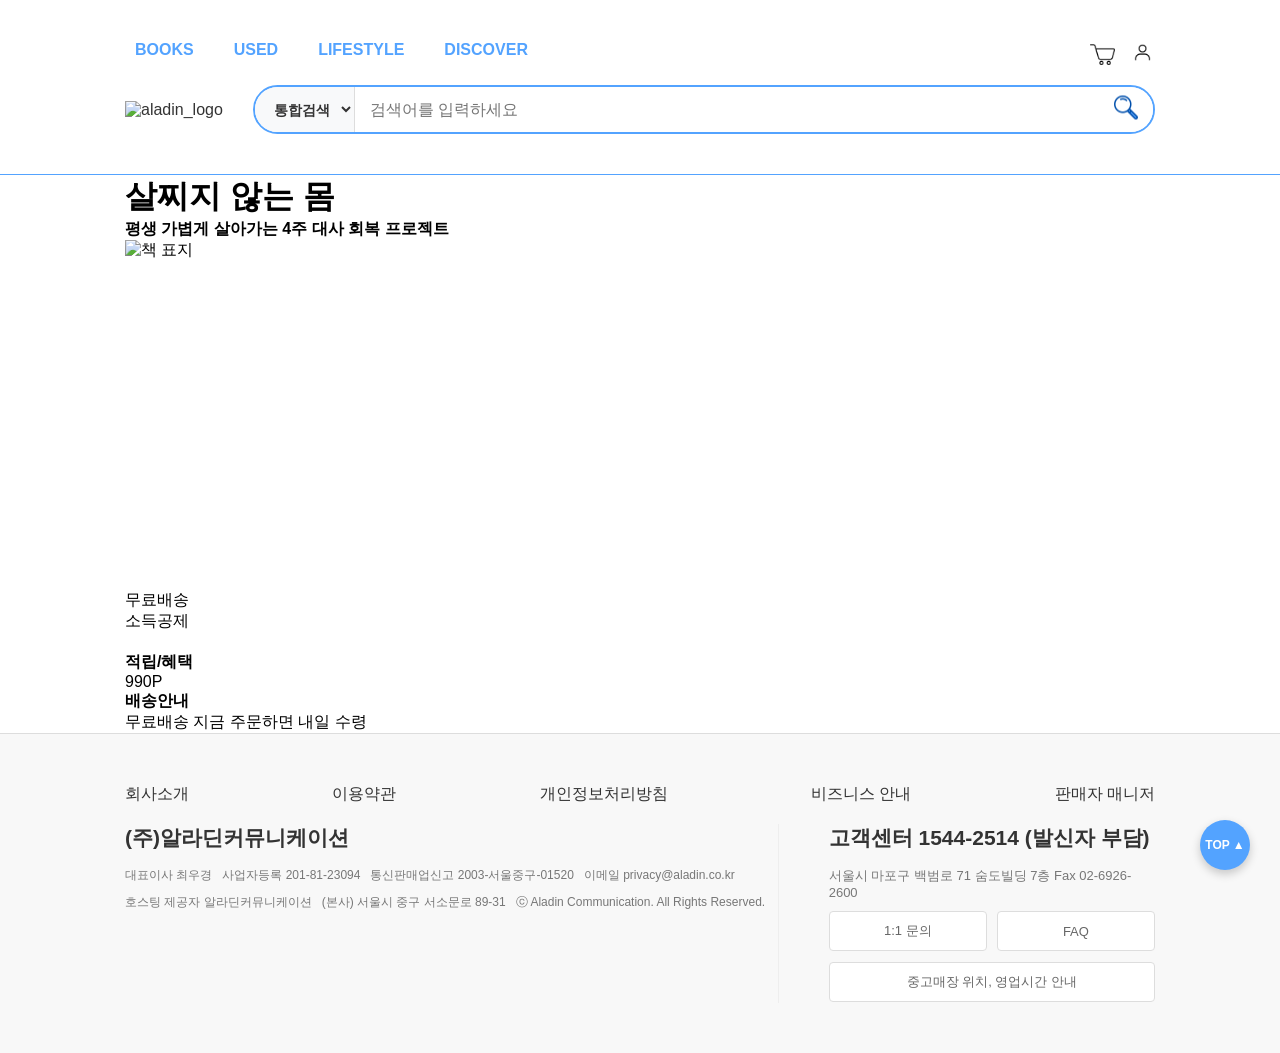
==== sub_1.html @ 331ee4ca "20260325" ====
<!DOCTYPE html>
<html lang="ko">

<head>
    <meta charset="UTF-8">
    <meta name="viewport" content="width=device-width, initial-scale=1.0">
    <title>살찌지 않는 몸 | 우창윤 | 알라딘 중고서점</title>

    <link rel="icon" href="https://image.aladin.co.kr/img/home/aladin.ico" type="image/x-icon">

    <link rel="stylesheet" href="./css/reset.css">
    <link rel="stylesheet" href="./css/sub_1.css">
</head>

<body>
    <header>
        <div class="container">
            <div class="top-bar">

                <nav>
                    <ul>
                        <li>
                            <a href="#">BOOKS</a>
                            <ul class="sub-menu">
                                <li><a href="#">소설/시/희곡</a></li>
                                <li><a href="#">에세이</a></li>
                                <li><a href="#">인문학</a></li>
                                <li><a href="#">자기계발</a></li>
                                <li><a href="#">경제경영</a></li>
                                <li><a href="#">만화</a></li>
                                <li><a href="#">전자책</a></li>
                                <li><a href="#">외국도서</a></li>
                            </ul>
                        </li>
                        <li>
                            <a href="#">USED</a>
                            <ul class="sub-menu">
                                <li><a href="#">온라인 중고샵</a></li>
                                <li><a href="#">알라딘 중고매장</a></li>
                                <li><a href="#">알라딘 우주점</a></li>
                                <li><a href="#">내 책 팔기</a></li>
                            </ul>
                        </li>
                        <li>
                            <a href="#">LIFESTYLE</a>
                            <ul class="sub-menu">
                                <li><a href="#">알라딘 굿즈</a></li>
                                <li><a href="#">문구/오피스</a></li>
                                <li><a href="#">리빙/데코</a></li>
                                <li><a href="#">디지털/가전</a></li>
                            </ul>
                        </li>
                        <li>
                            <a href="#">DISCOVER</a>
                            <ul class="sub-menu">
                                <li><a href="#">편집자 추천</a></li>
                                <li><a href="#">월간 테마</a></li>
                                <li><a href="#">북플</a></li>
                                <li><a href="#">이벤트</a></li>
                            </ul>
                        </li>
                    </ul>
                </nav>
                <div id="login">
                    <ul>
                        <li><a href="#"><img src="./img/free-icon-trolley-4296929.png" alt="shopping"></a></li>
                        <li><a href="#"><img src="./img/free-icon-person-2815428.png" alt="login"></a></li>
                    </ul>
                </div>
            </div>
            <div class="bottom-bar">
                <div id="logo">
                    <a href="./index.html"><img src="//image.aladin.co.kr/img/header/2023/aladin_logo.jpg"
                            alt="aladin_logo"></a>
                </div>
                <div class="search-box">
                    <select class="search-category">
                        <option value="all">통합검색</option>
                        <option value="book">국내도서</option>
                        <option value="foreign">외국도서</option>
                        <option value="used">중고서적</option>
                        <option value="goods">알라딘굿즈</option>
                    </select>
                    <input type="text" placeholder="검색어를 입력하세요">
                    <button type="button" class="search-btn"><img src="./img/free-icon-magnifying-glass-5272056.png"
                            alt=""></button>
                </div>
            </div>
        </div>
    </header>


    <main>
        <div class="container">
            <div id="main_title">
                <h1>살찌지 않는 몸</h1>
            </div>
            <div id="sub_title">
                <h4>평생 가볍게 살아가는 4주 대사 회복 프로젝트</h4>
            </div>
            <div id="authors"></div>
            <div id="datetime"></div>
        </div>
        <div class="container">
            <div id="thumnail">
                <div class="book-container">
                    <div class="book-inner">
                        <div class="book-front">
                            <img id="book_thumbnail" src="https://image.aladin.co.kr/product/38758/47/cover500/8901299534_2.jpg" alt="책 표지">
                        </div>
                        <div class="book-side">
                            <img src="https://image.aladin.co.kr/product/38758/47/spineflip/S372135756_d.jpg" alt="">
                        </div>
                        <div class="book-back">
                            <img src="https://image.aladin.co.kr/product/38758/47/letslook/S372135756_b.jpg" alt="">
                        </div>
                    </div>
                </div>
            </div>
            <div class="tag">
                <div>무료배송</div>
                <div>소득공제</div>
            </div>
            <div class="container price-container">
                <span id="actual_price" class="sale-price"></span>
                <span id="base_price" class="original-price"></span>
            </div>
            <div id="mileage">
                <h4>적립/혜택</h4>
                <span>990P</span>
            </div>
            <div id="shipping_info">
                <h4>배송안내</h4>
                <span>무료배송</span>
                <span>지금 주문하면 내일 수령</span>
            </div>
        </div>
        <div class="container">
            <div id="select"></div>
            <div id="card_review"></div>
            <div id="introduce"></div>
            <div id="contents"></div>
            <div id="in_books"></div>
            <div id="author_info"></div>
            <div id="publisher_info"></div>
        </div>
        <div id="main"></div>
        <div id="review"></div>
    </main>


    <a href="#" class="btn-top">TOP ▲</a>


    <footer>
        <nav>
            <ul>
                <li><a href="#">회사소개</a></li>
                <li><a href="#">이용약관</a></li>
                <li><a href="#">개인정보처리방침</a></li>
                <li><a href="#">비즈니스 안내</a></li>
                <li><a href="#">판매자 매니저</a></li>
            </ul>
        </nav>

        <div class="container footer-wrapper">
            <div id="info">
                <h2>(주)알라딘커뮤니케이션</h2>
                <ul>
                    <li>대표이사 최우경</li>
                    <li>사업자등록 201-81-23094</li>
                    <li>통신판매업신고 2003-서울중구-01520</li>
                    <li>이메일 privacy@aladin.co.kr</li>
                    <li>호스팅 제공자 알라딘커뮤니케이션</li>
                    <li>(본사) 서울시 중구 서소문로 89-31</li>
                    <li>ⓒ Aladin Communication. All Rights Reserved.</li>
                </ul>
            </div>
            <div id="contact">
                <h2>고객센터 1544-2514 (발신자 부담)</h2>
                <ul>
                    <li>서울시 마포구 백범로 71 숨도빌딩 7층 Fax 02-6926-2600</li>
                    <li><a href="#">1:1 문의</a></li>
                    <li><a href="#">FAQ</a></li>
                    <li><a href="#">중고매장 위치, 영업시간 안내</a></li>
                </ul>
            </div>
        </div>
    </footer>


    <script src="./js/sub_1.js"></script>

</body>





</html>
---- css/sub_1.css ----
@charset "utf-8";

.container {
    width: 1030px;
    margin: 0 auto;
    overflow: visible;
}


/* header */
header {
    width: 100%;
    height: 175px;
    border-bottom: 1px solid #53a3ff;
    }

header .container {
    display: flex;
    flex-direction: column; 
    justify-content: center;
    height: 100%;
    overflow: visible;
}



header .top-bar {  
    display: flex;
    justify-content: space-between; /* 오른쪽 정렬 */
    align-items: center;       /* 로그인과 메뉴의 세로 중앙 맞춤 */
    gap: 20px;                 /* 로그인과 메뉴 사이의 간격 */
    margin-bottom: 25px;       /* 로고/검색창과의 사이 간격 */

}

#login {
    width: 200px; /* 적절한 너비 설정 */
    height: 20px;  
}

#login ul {
    display: flex;       /* 가로 정렬 */
    gap: 15px;           /* 아이콘 사이의 간격 */
    align-items: center; /* 세로 중앙 정렬 */
    justify-content: flex-end;
}

#login img {
    width: 25px;  /* 원하는 가로 너비 */
    height: 25px; /* 원하는 세로 높이 */
    object-fit: contain; /* 이미지가 찌그러지지 않게 비율 유지 */
    vertical-align: middle; /* 텍스트와 줄을 맞출 때 유용 */
    
}


header nav {
    height: auto; 
}

header nav ul {
    display: flex; 
    gap: 20px; /* 메뉴 글자들 사이 간격 */
    
}

header nav ul li {
    position: relative;
}

header nav ul li a {
    font-weight: bold;
    font-size: 16px;
    color: #53a3ff;
    padding: 10px;
    border-radius: 20px;
}

header nav ul li a:hover {
    color: #fff;
    background-color: #53a3ff;   
}



/* 1. 서브 메뉴 박스 설정 */
.sub-menu {
    position: absolute;
    top: 100%;
    left: 50%;
    transform: translateX(-50%) translateY(10px);
    background: #fff;
    width: 140px; 
    
    /* 중요: 부모의 flex 성질이 영향을 주지 않도록 설정 */
    display: block !important; 
    flex-direction: column; 
    
    box-shadow: 0 10px 20px rgba(0,0,0,0.1);
    border-radius: 8px;
    padding: 10px 0;
    opacity: 0;
    visibility: hidden;
    transition: all 0.3s ease;
    z-index: 1000;
}

.sub-menu li {
    width: 100%; /* 부모 폭에 꽉 차게 */
    display: block; /* 한 줄에 하나씩 쌓이도록 */
}

/* 마우스 호버 시 출력 */
nav > ul > li:hover .sub-menu {
    opacity: 1;
    visibility: visible;
    transform: translateX(-50%) translateY(0);
}

.sub-menu li a {
    display: block;
    padding: 12px 15px; /* 세로 간격을 넉넉히 주면 더 보기 좋습니다 */
    font-size: 14px;
    color: #555;
    text-align: center; /* 텍스트 중앙 정렬 */
    
    /* 글자가 길어질 경우 두 줄로 자연스럽게 넘어가게 함 */
    white-space: normal; 
    word-break: keep-all; 
    line-height: 1.4;
    
    transition: 0.2s;
}


.sub-menu li a:hover {
    background: #f8f9fa;
    color: #53a3ff; /* 포인트 컬러로 변경 */
    padding-left: 15px; /* 변경: 세로형일 때는 좌측 밀림보다 색상 변화가 더 깔끔합니다 */
    font-weight: bold;
}


header .bottom-bar {
    display: flex;
    align-items: center; /* 로고와 검색창 높이 중앙 맞춤 */
    gap: 30px;           /* 로고와 검색창 사이 간격 */
}

#logo {
    flex-shrink: 0;      /* 로고 크기가 줄어들지 않게 고정 */
}

/* 검색창 바구니 (부모) */
.search-box {
    position: relative;
    flex-grow: 1;
    display: flex; /* 내부 요소들을 가로로 나열 */
    align-items: center;
    border: 2px solid #53a3ff; /* 알라딘 포인트 컬러 */
    border-radius: 25px;       /* 전체를 둥글게 */
    overflow: hidden;          /* 내부 자식들이 튀어나가지 않게 */
    background-color: #fff;
}

/* 카테고리 선택 박스 스타일 */
.search-category {
    width: 100px;
    height: 45px;
    padding-left: 15px;
    border: none;              /* 기존 테두리 제거 */
    background-color: #f8f9fa; /* 배경색으로 구분감 주기 */
    font-size: 14px;
    font-weight: bold;
    color: #333;
    outline: none;
    cursor: pointer;
    border-right: 1px solid #ddd; /* 입력창과의 경계선 */
}

header input[type="text"] {
    flex-grow: 1;              /* 남은 공간 다 차지 */
    height: 45px;
    padding: 0 50px 0 15px;    /* 돋보기 자리를 위해 오른쪽 패딩 유지 */
    border: none;              /* 중복 테두리 제거 */
    outline: none;
    font-size: 16px;
}

/* 돋보기 버튼 스타일 */
.search-btn {
    position: absolute;
    right: 15px;        
    top: 50%;
    transform: translateY(-50%); 
    background: none;
    border: none;
    cursor: pointer;
    font-size: 20px;     
    color: #53a3ff;     
}

/* ------------------------------------------------------------------------------------------------------ */



.price-container {
    display: flex;
    align-items: center;
    gap: 10px; /* 숫자 사이 간격 */
    margin-top: 20px;
}

.original-price {
    text-decoration: line-through; /* 취소선 */
    color: #999;
}

.sale-price {
    font-size: 24px;
    font-weight: regular;
    color: #ff448b; /* 강조 빨간색 */
}





/* 1. 책의 두께 정의 (변수로 관리하면 편리합니다) */
:root {
    --book-thickness: 30px; /* 책의 두께 */
}

.book-inner {
    position: relative;
    width: 250px;
    height: 350px;
    transform-style: preserve-3d;
    transition: transform 0.8s ease;
    /* 회전축을 왼쪽 끝(책등)으로 고정 */
    transform-origin: left center; 
}

/* 2. 앞면: 두께의 절반만큼 앞으로 밀기 */
.book-front {
    position: absolute;
    width: 100%;
    height: 100%;
    z-index: 2;
    /* 앞면을 Z축으로 살짝 띄워야 옆면과 만납니다 */
    transform: translateZ(calc(var(--book-thickness) / 2));
}

/* 3. 옆면 (책등): 90도 돌려서 왼쪽 끝에 배치 */
.book-side {
    position: absolute;
    width: var(--book-thickness); /* 책의 두께만큼 너비 설정 */
    height: 100%;
    left: calc(var(--book-thickness) / -2); /* 두께의 절반만큼 왼쪽으로 */
    z-index: 1;
    /* Y축으로 -90도 돌려야 앞면과 수직이 됩니다 */
    transform: rotateY(-90deg);
}

.book-side img {
    width: 100%;
    height: 100%;
    object-fit: cover; /* 이미지가 영역에 꽉 차게 */
}

/* 4. 마우스 호버 시: 약간 비스듬히 돌려야 옆면이 보입니다 */
.book-container:hover .book-inner {
    /* -180도로 완전히 돌리기 전에 -20도 정도에서 옆면을 확인해보세요 */
    transform: rotateY(-45deg); /* 테스트용: 45도만 돌려보세요 */
}








/* ---------------------------------------------------------------------------------------------------------- */

.btn-top {
    position: fixed;    /* 브라우저 화면에 고정 */
    bottom: 30px;       /* 하단에서 30px 띄움 */
    right: 30px;        /* 우측에서 30px 띄움 */
    z-index: 9999;      /* 다른 요소보다 항상 위에 있도록 설정 */
    
    /* 디자인 스타일 */
    width: 50px;
    height: 50px;
    background-color: #53a3ff; /* 알라딘 포인트 컬러 */
    color: #fff;
    border-radius: 50%; /* 동그란 모양 */
    
    /* 중앙 정렬 */
    display: flex;
    justify-content: center;
    align-items: center;
    
    font-size: 12px;
    font-weight: bold;
    text-decoration: none;
    box-shadow: 0 4px 10px rgba(0,0,0,0.2);
    transition: all 0.3s ease;
}

/* 마우스 호버 시 효과 */
.btn-top:hover {
    background-color: #333;
    transform: translateY(-5px);
}






/* footer */
footer {
    width: 100%;
    background-color: #f8f8f8;
    padding: 50px 0;
    border-top: 1px solid #ddd;
}



footer nav {
    height: 20px;
    margin: 0 auto;
}

footer nav ul {
    display: flex;
    align-items: center;
    justify-content: space-between;
    width: 1030px;
    margin: 0 auto;
}

.footer-wrapper {
    display: flex;
    justify-content: space-between; 
    align-items: flex-start;        
}

#info {
    flex: 2;
    margin-top: 20px;
}

#info h2 {
    margin-bottom: 15px;
    font-size: 21px;
    color: #333;
}

footer #info ul {
    display: flex;
    flex-wrap: wrap; 
    gap: 10px;
}

footer #info ul li {
    font-size: 12px;
    color: #777;
    white-space: nowrap;
}

/* 2. 고객센터 정보 (#contact) 정렬 */
#contact {
    flex: 1; 
    padding-left: 50px;
    border-left: 1px solid #eee;
    margin-top: 20px;
}

#contact h2 {
    margin-bottom: 15px;
    font-size: 21px;
    color: #333;
}

#contact ul {
    display: flex;
    gap: 10px;       
    margin-top: 15px;
    flex-wrap: wrap;
}

#contact ul li {
    font-size: 13px;
    margin-bottom: 1px;
    color: #777;
    width: calc(50% - 5px);
}

#contact ul li:nth-child(1) {
    width: 100%;
}
#contact ul li:nth-child(4) {
    width: 100%;
}

#contact ul li a {
    font-size: 13px;
    color: #666;
    white-space: nowrap;
    
    width: 100%;
    height: 40px;

    border: 1px solid #ddd; 
    padding: 6px 12px;
    border-radius: 4px;   /* 모서리 살짝 둥글게 */
    
    /* 내부 정렬 */
    display: flex;
    align-items: center;
    justify-content: center;
    
    background-color: #fff;
    transition: all 0.2s ease;
    white-space: nowrap;
}

#contact ul li a:hover {
    background-color: #f0f0f0;
    border-color: #53a3ff; 
    color: #53a3ff;
}
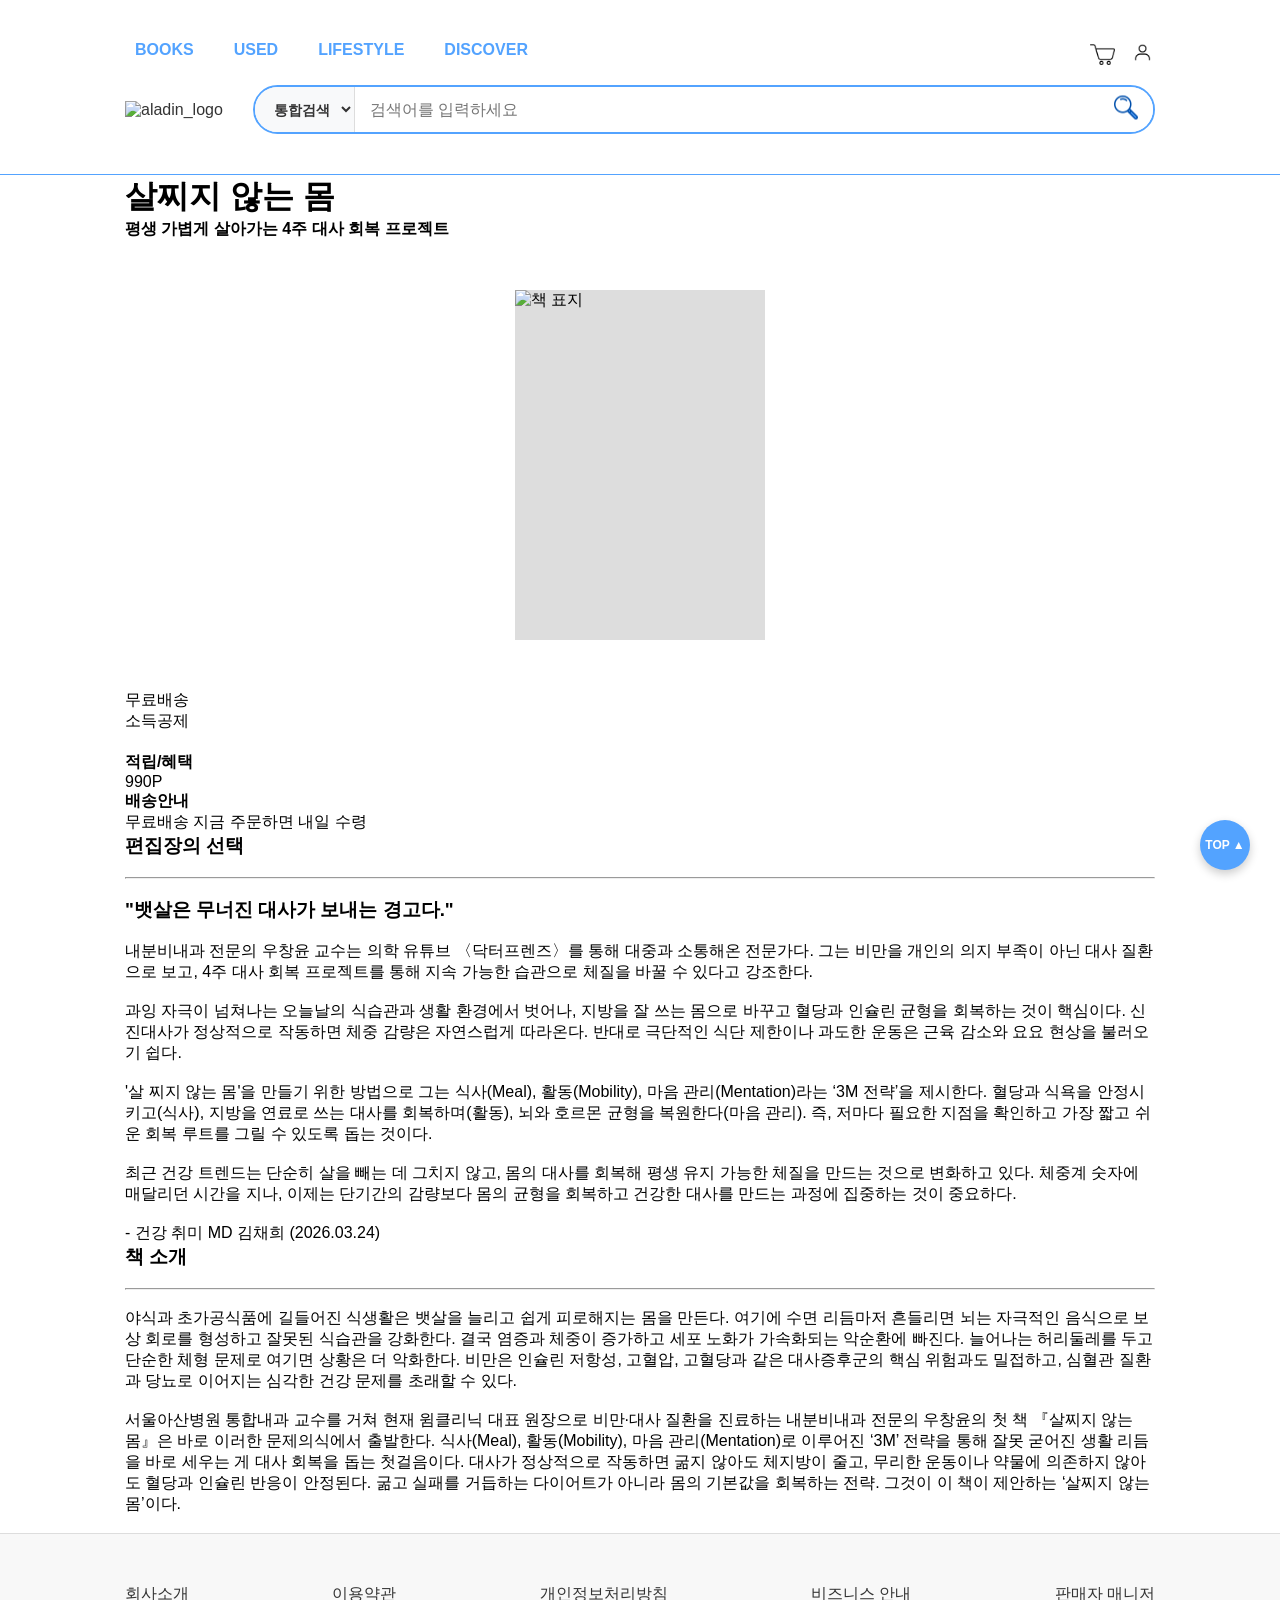
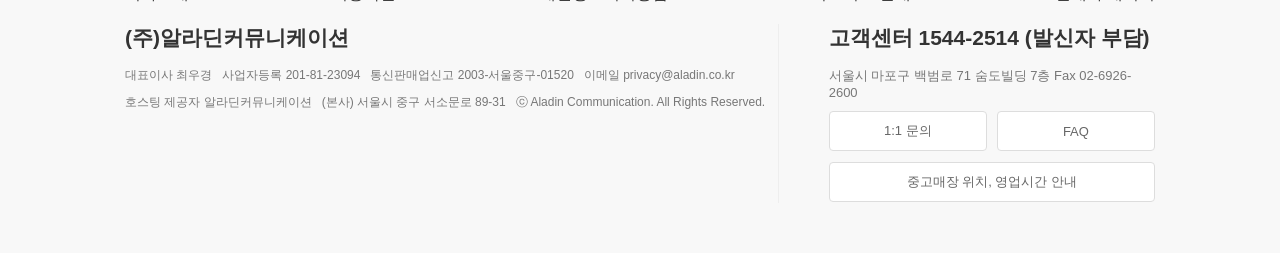
==== commit 64ce963a: "20260326" ====
--- a/sub_1.html
+++ b/sub_1.html
@@ -9,6 +9,7 @@
     <link rel="icon" href="https://image.aladin.co.kr/img/home/aladin.ico" type="image/x-icon">
 
     <link rel="stylesheet" href="./css/reset.css">
+    <link rel="stylesheet" href="./css/common.css">
     <link rel="stylesheet" href="./css/sub_1.css">
 </head>
 
@@ -109,10 +110,10 @@
                             <img id="book_thumbnail" src="https://image.aladin.co.kr/product/38758/47/cover500/8901299534_2.jpg" alt="책 표지">
                         </div>
                         <div class="book-side">
-                            <img src="https://image.aladin.co.kr/product/38758/47/spineflip/S372135756_d.jpg" alt="">
+                            <img src="https://image.aladin.co.kr/product/38758/47/spineflip/S372135756_d.jpg" alt="책등">
                         </div>
                         <div class="book-back">
-                            <img src="https://image.aladin.co.kr/product/38758/47/letslook/S372135756_b.jpg" alt="">
+                            <img src="https://image.aladin.co.kr/product/38758/47/letslook/S372135756_b.jpg" alt="책 뒷표지">
                         </div>
                     </div>
                 </div>
@@ -137,12 +138,12 @@
         </div>
         <div class="container">
             <div id="select"></div>
-            <div id="card_review"></div>
             <div id="introduce"></div>
             <div id="contents"></div>
             <div id="in_books"></div>
             <div id="author_info"></div>
             <div id="publisher_info"></div>
+            <div id="card_review"></div>
         </div>
         <div id="main"></div>
         <div id="review"></div>
--- a/css/common.css
+++ b/css/common.css
@@ -0,0 +1,359 @@
+@charset "utf-8";
+
+.container {
+    width: 1030px;
+    margin: 0 auto;
+    overflow: visible;
+}
+
+
+/* header */
+header {
+    width: 100%;
+    height: 175px;
+    border-bottom: 1px solid #53a3ff;
+    }
+
+header .container {
+    display: flex;
+    flex-direction: column; 
+    justify-content: center;
+    height: 100%;
+    overflow: visible;
+}
+
+
+
+header .top-bar {  
+    display: flex;
+    justify-content: space-between; /* 오른쪽 정렬 */
+    align-items: center;       /* 로그인과 메뉴의 세로 중앙 맞춤 */
+    gap: 20px;                 /* 로그인과 메뉴 사이의 간격 */
+    margin-bottom: 25px;       /* 로고/검색창과의 사이 간격 */
+
+}
+
+#login {
+    width: 200px; /* 적절한 너비 설정 */
+    height: 20px;  
+}
+
+#login ul {
+    display: flex;       /* 가로 정렬 */
+    gap: 15px;           /* 아이콘 사이의 간격 */
+    align-items: center; /* 세로 중앙 정렬 */
+    justify-content: flex-end;
+}
+
+#login img {
+    width: 25px;  /* 원하는 가로 너비 */
+    height: 25px; /* 원하는 세로 높이 */
+    object-fit: contain; /* 이미지가 찌그러지지 않게 비율 유지 */
+    vertical-align: middle; /* 텍스트와 줄을 맞출 때 유용 */
+    
+}
+
+
+header nav {
+    height: auto; 
+}
+
+header nav ul {
+    display: flex; 
+    gap: 20px; /* 메뉴 글자들 사이 간격 */
+    
+}
+
+header nav ul li {
+    position: relative;
+}
+
+header nav ul li a {
+    font-weight: bold;
+    font-size: 16px;
+    color: #53a3ff;
+    padding: 10px;
+    border-radius: 20px;
+}
+
+header nav ul li a:hover {
+    color: #fff;
+    background-color: #53a3ff;   
+}
+
+
+
+/* 1. 서브 메뉴 박스 설정 */
+.sub-menu {
+    position: absolute;
+    top: 100%;
+    left: 50%;
+    transform: translateX(-50%) translateY(10px);
+    background: #fff;
+    width: 140px; 
+    
+    /* 중요: 부모의 flex 성질이 영향을 주지 않도록 설정 */
+    display: block !important; 
+    flex-direction: column; 
+    
+    box-shadow: 0 10px 20px rgba(0,0,0,0.1);
+    border-radius: 8px;
+    padding: 10px 0;
+    opacity: 0;
+    visibility: hidden;
+    transition: all 0.3s ease;
+    z-index: 1000;
+}
+
+.sub-menu li {
+    width: 100%; /* 부모 폭에 꽉 차게 */
+    display: block; /* 한 줄에 하나씩 쌓이도록 */
+}
+
+/* 마우스 호버 시 출력 */
+nav > ul > li:hover .sub-menu {
+    opacity: 1;
+    visibility: visible;
+    transform: translateX(-50%) translateY(0);
+}
+
+.sub-menu li a {
+    display: block;
+    padding: 12px 15px; /* 세로 간격을 넉넉히 주면 더 보기 좋습니다 */
+    font-size: 14px;
+    color: #555;
+    text-align: center; /* 텍스트 중앙 정렬 */
+    
+    /* 글자가 길어질 경우 두 줄로 자연스럽게 넘어가게 함 */
+    white-space: normal; 
+    word-break: keep-all; 
+    line-height: 1.4;
+    
+    transition: 0.2s;
+}
+
+
+.sub-menu li a:hover {
+    background: #f8f9fa;
+    color: #53a3ff; /* 포인트 컬러로 변경 */
+    padding-left: 15px; /* 변경: 세로형일 때는 좌측 밀림보다 색상 변화가 더 깔끔합니다 */
+    font-weight: bold;
+}
+
+
+header .bottom-bar {
+    display: flex;
+    align-items: center; /* 로고와 검색창 높이 중앙 맞춤 */
+    gap: 30px;           /* 로고와 검색창 사이 간격 */
+}
+
+#logo {
+    flex-shrink: 0;      /* 로고 크기가 줄어들지 않게 고정 */
+}
+
+/* 검색창 바구니 (부모) */
+.search-box {
+    position: relative;
+    flex-grow: 1;
+    display: flex; /* 내부 요소들을 가로로 나열 */
+    align-items: center;
+    border: 2px solid #53a3ff; /* 알라딘 포인트 컬러 */
+    border-radius: 25px;       /* 전체를 둥글게 */
+    overflow: hidden;          /* 내부 자식들이 튀어나가지 않게 */
+    background-color: #fff;
+}
+
+/* 카테고리 선택 박스 스타일 */
+.search-category {
+    width: 100px;
+    height: 45px;
+    padding-left: 15px;
+    border: none;              /* 기존 테두리 제거 */
+    background-color: #f8f9fa; /* 배경색으로 구분감 주기 */
+    font-size: 14px;
+    font-weight: bold;
+    color: #333;
+    outline: none;
+    cursor: pointer;
+    border-right: 1px solid #ddd; /* 입력창과의 경계선 */
+}
+
+header input[type="text"] {
+    flex-grow: 1;              /* 남은 공간 다 차지 */
+    height: 45px;
+    padding: 0 50px 0 15px;    /* 돋보기 자리를 위해 오른쪽 패딩 유지 */
+    border: none;              /* 중복 테두리 제거 */
+    outline: none;
+    font-size: 16px;
+}
+
+/* 돋보기 버튼 스타일 */
+.search-btn {
+    position: absolute;
+    right: 15px;        
+    top: 50%;
+    transform: translateY(-50%); 
+    background: none;
+    border: none;
+    cursor: pointer;
+    font-size: 20px;     
+    color: #53a3ff;     
+}
+
+
+
+
+
+
+
+
+.btn-top {
+    position: fixed;    /* 브라우저 화면에 고정 */
+    bottom: 30px;       /* 하단에서 30px 띄움 */
+    right: 30px;        /* 우측에서 30px 띄움 */
+    z-index: 9999;      /* 다른 요소보다 항상 위에 있도록 설정 */
+    
+    /* 디자인 스타일 */
+    width: 50px;
+    height: 50px;
+    background-color: #53a3ff; /* 알라딘 포인트 컬러 */
+    color: #fff;
+    border-radius: 50%; /* 동그란 모양 */
+    
+    /* 중앙 정렬 */
+    display: flex;
+    justify-content: center;
+    align-items: center;
+    
+    font-size: 12px;
+    font-weight: bold;
+    text-decoration: none;
+    box-shadow: 0 4px 10px rgba(0,0,0,0.2);
+    transition: all 0.3s ease;
+}
+
+/* 마우스 호버 시 효과 */
+.btn-top:hover {
+    background-color: #333;
+    transform: translateY(-5px);
+}
+
+
+
+
+
+
+/* footer */
+footer {
+    width: 100%;
+    background-color: #f8f8f8;
+    padding: 50px 0;
+    border-top: 1px solid #ddd;
+}
+
+
+
+footer nav {
+    height: 20px;
+    margin: 0 auto;
+}
+
+footer nav ul {
+    display: flex;
+    align-items: center;
+    justify-content: space-between;
+    width: 1030px;
+    margin: 0 auto;
+}
+
+.footer-wrapper {
+    display: flex;
+    justify-content: space-between; 
+    align-items: flex-start;        
+}
+
+#info {
+    flex: 2;
+    margin-top: 20px;
+}
+
+#info h2 {
+    margin-bottom: 15px;
+    font-size: 21px;
+    color: #333;
+}
+
+footer #info ul {
+    display: flex;
+    flex-wrap: wrap; 
+    gap: 10px;
+}
+
+footer #info ul li {
+    font-size: 12px;
+    color: #777;
+    white-space: nowrap;
+}
+
+/* 2. 고객센터 정보 (#contact) 정렬 */
+#contact {
+    flex: 1; 
+    padding-left: 50px;
+    border-left: 1px solid #eee;
+    margin-top: 20px;
+}
+
+#contact h2 {
+    margin-bottom: 15px;
+    font-size: 21px;
+    color: #333;
+}
+
+#contact ul {
+    display: flex;
+    gap: 10px;       
+    margin-top: 15px;
+    flex-wrap: wrap;
+}
+
+#contact ul li {
+    font-size: 13px;
+    margin-bottom: 1px;
+    color: #777;
+    width: calc(50% - 5px);
+}
+
+#contact ul li:nth-child(1) {
+    width: 100%;
+}
+#contact ul li:nth-child(4) {
+    width: 100%;
+}
+
+#contact ul li a {
+    font-size: 13px;
+    color: #666;
+    white-space: nowrap;
+    
+    width: 100%;
+    height: 40px;
+
+    border: 1px solid #ddd; 
+    padding: 6px 12px;
+    border-radius: 4px;   /* 모서리 살짝 둥글게 */
+    
+    /* 내부 정렬 */
+    display: flex;
+    align-items: center;
+    justify-content: center;
+    
+    background-color: #fff;
+    transition: all 0.2s ease;
+    white-space: nowrap;
+}
+
+#contact ul li a:hover {
+    background-color: #f0f0f0;
+    border-color: #53a3ff; 
+    color: #53a3ff;
+}
--- a/css/sub_1.css
+++ b/css/sub_1.css
@@ -1,207 +1,4 @@
 @charset "utf-8";
-
-.container {
-    width: 1030px;
-    margin: 0 auto;
-    overflow: visible;
-}
-
-
-/* header */
-header {
-    width: 100%;
-    height: 175px;
-    border-bottom: 1px solid #53a3ff;
-    }
-
-header .container {
-    display: flex;
-    flex-direction: column; 
-    justify-content: center;
-    height: 100%;
-    overflow: visible;
-}
-
-
-
-header .top-bar {  
-    display: flex;
-    justify-content: space-between; /* 오른쪽 정렬 */
-    align-items: center;       /* 로그인과 메뉴의 세로 중앙 맞춤 */
-    gap: 20px;                 /* 로그인과 메뉴 사이의 간격 */
-    margin-bottom: 25px;       /* 로고/검색창과의 사이 간격 */
-
-}
-
-#login {
-    width: 200px; /* 적절한 너비 설정 */
-    height: 20px;  
-}
-
-#login ul {
-    display: flex;       /* 가로 정렬 */
-    gap: 15px;           /* 아이콘 사이의 간격 */
-    align-items: center; /* 세로 중앙 정렬 */
-    justify-content: flex-end;
-}
-
-#login img {
-    width: 25px;  /* 원하는 가로 너비 */
-    height: 25px; /* 원하는 세로 높이 */
-    object-fit: contain; /* 이미지가 찌그러지지 않게 비율 유지 */
-    vertical-align: middle; /* 텍스트와 줄을 맞출 때 유용 */
-    
-}
-
-
-header nav {
-    height: auto; 
-}
-
-header nav ul {
-    display: flex; 
-    gap: 20px; /* 메뉴 글자들 사이 간격 */
-    
-}
-
-header nav ul li {
-    position: relative;
-}
-
-header nav ul li a {
-    font-weight: bold;
-    font-size: 16px;
-    color: #53a3ff;
-    padding: 10px;
-    border-radius: 20px;
-}
-
-header nav ul li a:hover {
-    color: #fff;
-    background-color: #53a3ff;   
-}
-
-
-
-/* 1. 서브 메뉴 박스 설정 */
-.sub-menu {
-    position: absolute;
-    top: 100%;
-    left: 50%;
-    transform: translateX(-50%) translateY(10px);
-    background: #fff;
-    width: 140px; 
-    
-    /* 중요: 부모의 flex 성질이 영향을 주지 않도록 설정 */
-    display: block !important; 
-    flex-direction: column; 
-    
-    box-shadow: 0 10px 20px rgba(0,0,0,0.1);
-    border-radius: 8px;
-    padding: 10px 0;
-    opacity: 0;
-    visibility: hidden;
-    transition: all 0.3s ease;
-    z-index: 1000;
-}
-
-.sub-menu li {
-    width: 100%; /* 부모 폭에 꽉 차게 */
-    display: block; /* 한 줄에 하나씩 쌓이도록 */
-}
-
-/* 마우스 호버 시 출력 */
-nav > ul > li:hover .sub-menu {
-    opacity: 1;
-    visibility: visible;
-    transform: translateX(-50%) translateY(0);
-}
-
-.sub-menu li a {
-    display: block;
-    padding: 12px 15px; /* 세로 간격을 넉넉히 주면 더 보기 좋습니다 */
-    font-size: 14px;
-    color: #555;
-    text-align: center; /* 텍스트 중앙 정렬 */
-    
-    /* 글자가 길어질 경우 두 줄로 자연스럽게 넘어가게 함 */
-    white-space: normal; 
-    word-break: keep-all; 
-    line-height: 1.4;
-    
-    transition: 0.2s;
-}
-
-
-.sub-menu li a:hover {
-    background: #f8f9fa;
-    color: #53a3ff; /* 포인트 컬러로 변경 */
-    padding-left: 15px; /* 변경: 세로형일 때는 좌측 밀림보다 색상 변화가 더 깔끔합니다 */
-    font-weight: bold;
-}
-
-
-header .bottom-bar {
-    display: flex;
-    align-items: center; /* 로고와 검색창 높이 중앙 맞춤 */
-    gap: 30px;           /* 로고와 검색창 사이 간격 */
-}
-
-#logo {
-    flex-shrink: 0;      /* 로고 크기가 줄어들지 않게 고정 */
-}
-
-/* 검색창 바구니 (부모) */
-.search-box {
-    position: relative;
-    flex-grow: 1;
-    display: flex; /* 내부 요소들을 가로로 나열 */
-    align-items: center;
-    border: 2px solid #53a3ff; /* 알라딘 포인트 컬러 */
-    border-radius: 25px;       /* 전체를 둥글게 */
-    overflow: hidden;          /* 내부 자식들이 튀어나가지 않게 */
-    background-color: #fff;
-}
-
-/* 카테고리 선택 박스 스타일 */
-.search-category {
-    width: 100px;
-    height: 45px;
-    padding-left: 15px;
-    border: none;              /* 기존 테두리 제거 */
-    background-color: #f8f9fa; /* 배경색으로 구분감 주기 */
-    font-size: 14px;
-    font-weight: bold;
-    color: #333;
-    outline: none;
-    cursor: pointer;
-    border-right: 1px solid #ddd; /* 입력창과의 경계선 */
-}
-
-header input[type="text"] {
-    flex-grow: 1;              /* 남은 공간 다 차지 */
-    height: 45px;
-    padding: 0 50px 0 15px;    /* 돋보기 자리를 위해 오른쪽 패딩 유지 */
-    border: none;              /* 중복 테두리 제거 */
-    outline: none;
-    font-size: 16px;
-}
-
-/* 돋보기 버튼 스타일 */
-.search-btn {
-    position: absolute;
-    right: 15px;        
-    top: 50%;
-    transform: translateY(-50%); 
-    background: none;
-    border: none;
-    cursor: pointer;
-    font-size: 20px;     
-    color: #53a3ff;     
-}
-
-/* ------------------------------------------------------------------------------------------------------ */
-
 
 
 .price-container {
@@ -226,210 +23,61 @@
 
 
 
-/* 1. 책의 두께 정의 (변수로 관리하면 편리합니다) */
 :root {
-    --book-thickness: 30px; /* 책의 두께 */
+    --book-thickness: 40px; /* 옆면(책등)의 너비 */
+    --book-width: 250px;    /* 앞표지의 너비 */
+    --book-height: 350px;   /* 책의 높이 */
+}
+
+.book-container {
+    perspective: 1500px; /* 입체감을 위한 필수 속성 */
+    width: var(--book-width);
+    height: var(--book-height);
+    margin: 50px auto;
 }
 
 .book-inner {
     position: relative;
-    width: 250px;
-    height: 350px;
+    width: 100%;
+    height: 100%;
     transform-style: preserve-3d;
-    transition: transform 0.8s ease;
-    /* 회전축을 왼쪽 끝(책등)으로 고정 */
+    transition: transform 0.6s cubic-bezier(0.2, 0.8, 0.2, 1);
+    
+    /* [수정] 회전축을 왼쪽 끝(책등)으로 고정 */
     transform-origin: left center; 
 }
 
-/* 2. 앞면: 두께의 절반만큼 앞으로 밀기 */
+/* 1. 앞표지: 중심 (Z축 0점 고정) */
 .book-front {
     position: absolute;
     width: 100%;
     height: 100%;
+    background-color: #ddd; /* 확인용 색상 */
     z-index: 2;
-    /* 앞면을 Z축으로 살짝 띄워야 옆면과 만납니다 */
-    transform: translateZ(calc(var(--book-thickness) / 2));
+    transform: translateZ(0); /* 기준점 */
 }
 
-/* 3. 옆면 (책등): 90도 돌려서 왼쪽 끝에 배치 */
+/* 2. 옆면 (책등): 앞표지 왼쪽 끝에서 뒤로 90도 꺾임 */
 .book-side {
     position: absolute;
-    width: var(--book-thickness); /* 책의 두께만큼 너비 설정 */
+    width: var(--book-thickness);
     height: 100%;
-    left: calc(var(--book-thickness) / -2); /* 두께의 절반만큼 왼쪽으로 */
-    z-index: 1;
-    /* Y축으로 -90도 돌려야 앞면과 수직이 됩니다 */
-    transform: rotateY(-90deg);
+    left: 0;
+    top: 0;
+    background-color: #333; /* 책등 색상 */
+    
+    /* 왼쪽 끝을 축으로 안쪽으로 90도 회전 */
+    transform-origin: left;
+    transform: rotateY(90deg);
 }
 
 .book-side img {
-    width: 100%;
-    height: 100%;
-    object-fit: cover; /* 이미지가 영역에 꽉 차게 */
+   transform: scaleX(-1);
+
 }
 
-/* 4. 마우스 호버 시: 약간 비스듬히 돌려야 옆면이 보입니다 */
+/* [핵심] 3. 마우스 호버 시: 입체적인 책처럼 45도 회전 */
 .book-container:hover .book-inner {
-    /* -180도로 완전히 돌리기 전에 -20도 정도에서 옆면을 확인해보세요 */
-    transform: rotateY(-45deg); /* 테스트용: 45도만 돌려보세요 */
-}
-
-
-
-
-
-
-
-
-/* ---------------------------------------------------------------------------------------------------------- */
-
-.btn-top {
-    position: fixed;    /* 브라우저 화면에 고정 */
-    bottom: 30px;       /* 하단에서 30px 띄움 */
-    right: 30px;        /* 우측에서 30px 띄움 */
-    z-index: 9999;      /* 다른 요소보다 항상 위에 있도록 설정 */
-    
-    /* 디자인 스타일 */
-    width: 50px;
-    height: 50px;
-    background-color: #53a3ff; /* 알라딘 포인트 컬러 */
-    color: #fff;
-    border-radius: 50%; /* 동그란 모양 */
-    
-    /* 중앙 정렬 */
-    display: flex;
-    justify-content: center;
-    align-items: center;
-    
-    font-size: 12px;
-    font-weight: bold;
-    text-decoration: none;
-    box-shadow: 0 4px 10px rgba(0,0,0,0.2);
-    transition: all 0.3s ease;
-}
-
-/* 마우스 호버 시 효과 */
-.btn-top:hover {
-    background-color: #333;
-    transform: translateY(-5px);
-}
-
-
-
-
-
-
-/* footer */
-footer {
-    width: 100%;
-    background-color: #f8f8f8;
-    padding: 50px 0;
-    border-top: 1px solid #ddd;
-}
-
-
-
-footer nav {
-    height: 20px;
-    margin: 0 auto;
-}
-
-footer nav ul {
-    display: flex;
-    align-items: center;
-    justify-content: space-between;
-    width: 1030px;
-    margin: 0 auto;
-}
-
-.footer-wrapper {
-    display: flex;
-    justify-content: space-between; 
-    align-items: flex-start;        
-}
-
-#info {
-    flex: 2;
-    margin-top: 20px;
-}
-
-#info h2 {
-    margin-bottom: 15px;
-    font-size: 21px;
-    color: #333;
-}
-
-footer #info ul {
-    display: flex;
-    flex-wrap: wrap; 
-    gap: 10px;
-}
-
-footer #info ul li {
-    font-size: 12px;
-    color: #777;
-    white-space: nowrap;
-}
-
-/* 2. 고객센터 정보 (#contact) 정렬 */
-#contact {
-    flex: 1; 
-    padding-left: 50px;
-    border-left: 1px solid #eee;
-    margin-top: 20px;
-}
-
-#contact h2 {
-    margin-bottom: 15px;
-    font-size: 21px;
-    color: #333;
-}
-
-#contact ul {
-    display: flex;
-    gap: 10px;       
-    margin-top: 15px;
-    flex-wrap: wrap;
-}
-
-#contact ul li {
-    font-size: 13px;
-    margin-bottom: 1px;
-    color: #777;
-    width: calc(50% - 5px);
-}
-
-#contact ul li:nth-child(1) {
-    width: 100%;
-}
-#contact ul li:nth-child(4) {
-    width: 100%;
-}
-
-#contact ul li a {
-    font-size: 13px;
-    color: #666;
-    white-space: nowrap;
-    
-    width: 100%;
-    height: 40px;
-
-    border: 1px solid #ddd; 
-    padding: 6px 12px;
-    border-radius: 4px;   /* 모서리 살짝 둥글게 */
-    
-    /* 내부 정렬 */
-    display: flex;
-    align-items: center;
-    justify-content: center;
-    
-    background-color: #fff;
-    transition: all 0.2s ease;
-    white-space: nowrap;
-}
-
-#contact ul li a:hover {
-    background-color: #f0f0f0;
-    border-color: #53a3ff; 
-    color: #53a3ff;
+    /* 양수(+) 방향으로 돌려야 왼쪽 옆면(책등)이 우리 쪽으로 튀어나옵니다 */
+    transform: rotateY(45deg); 
 }
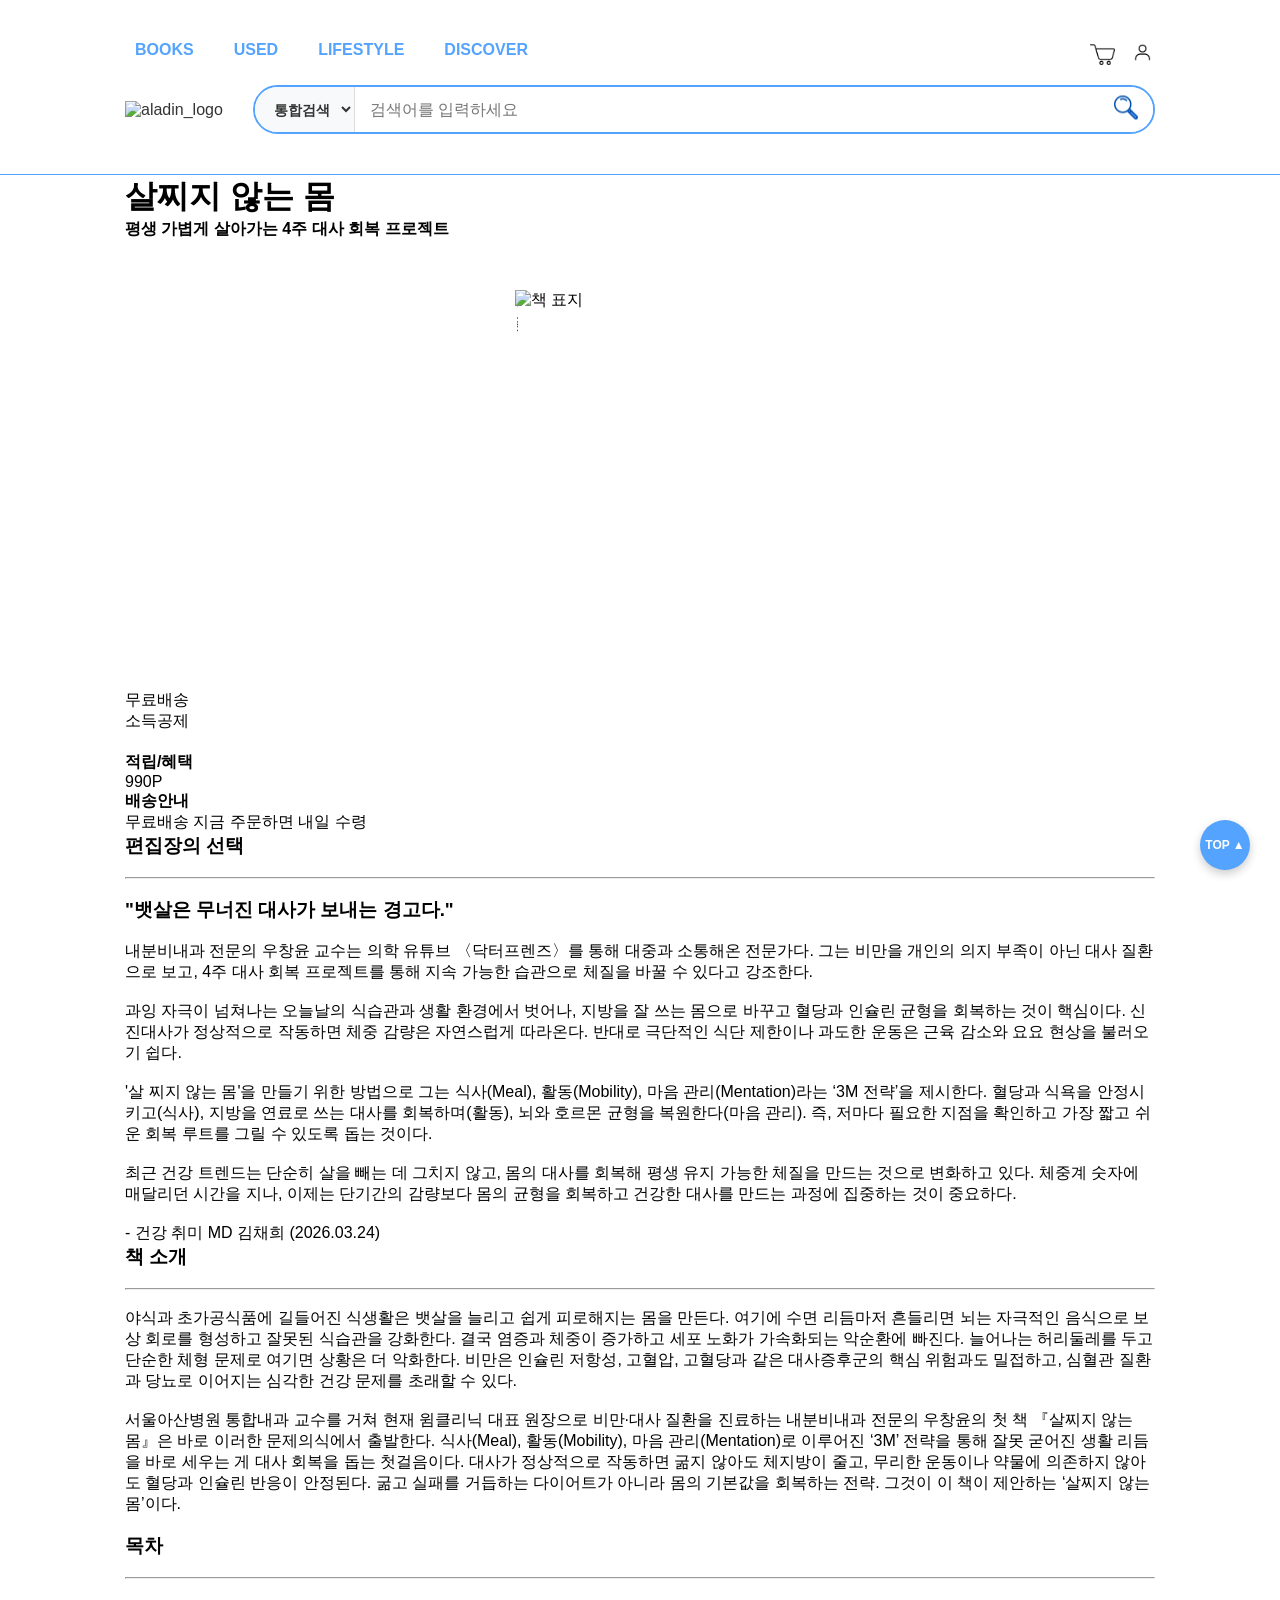
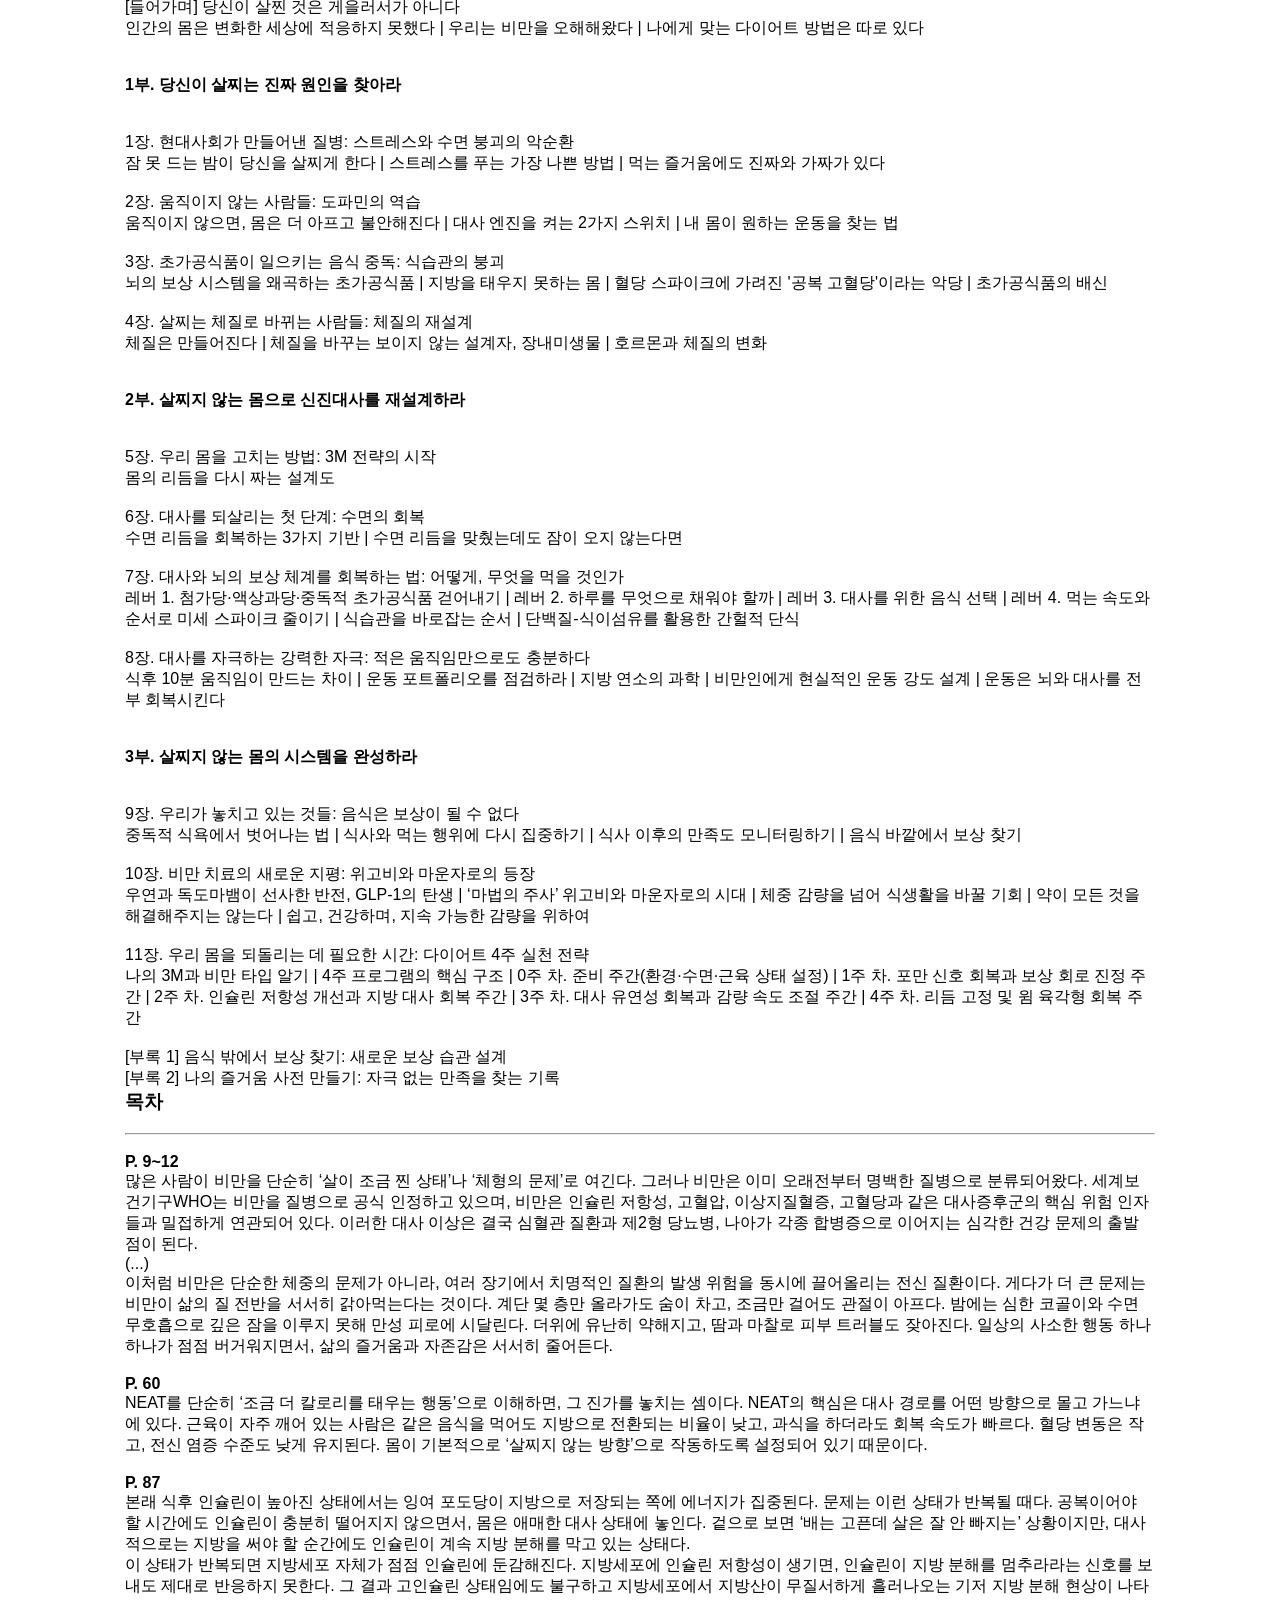
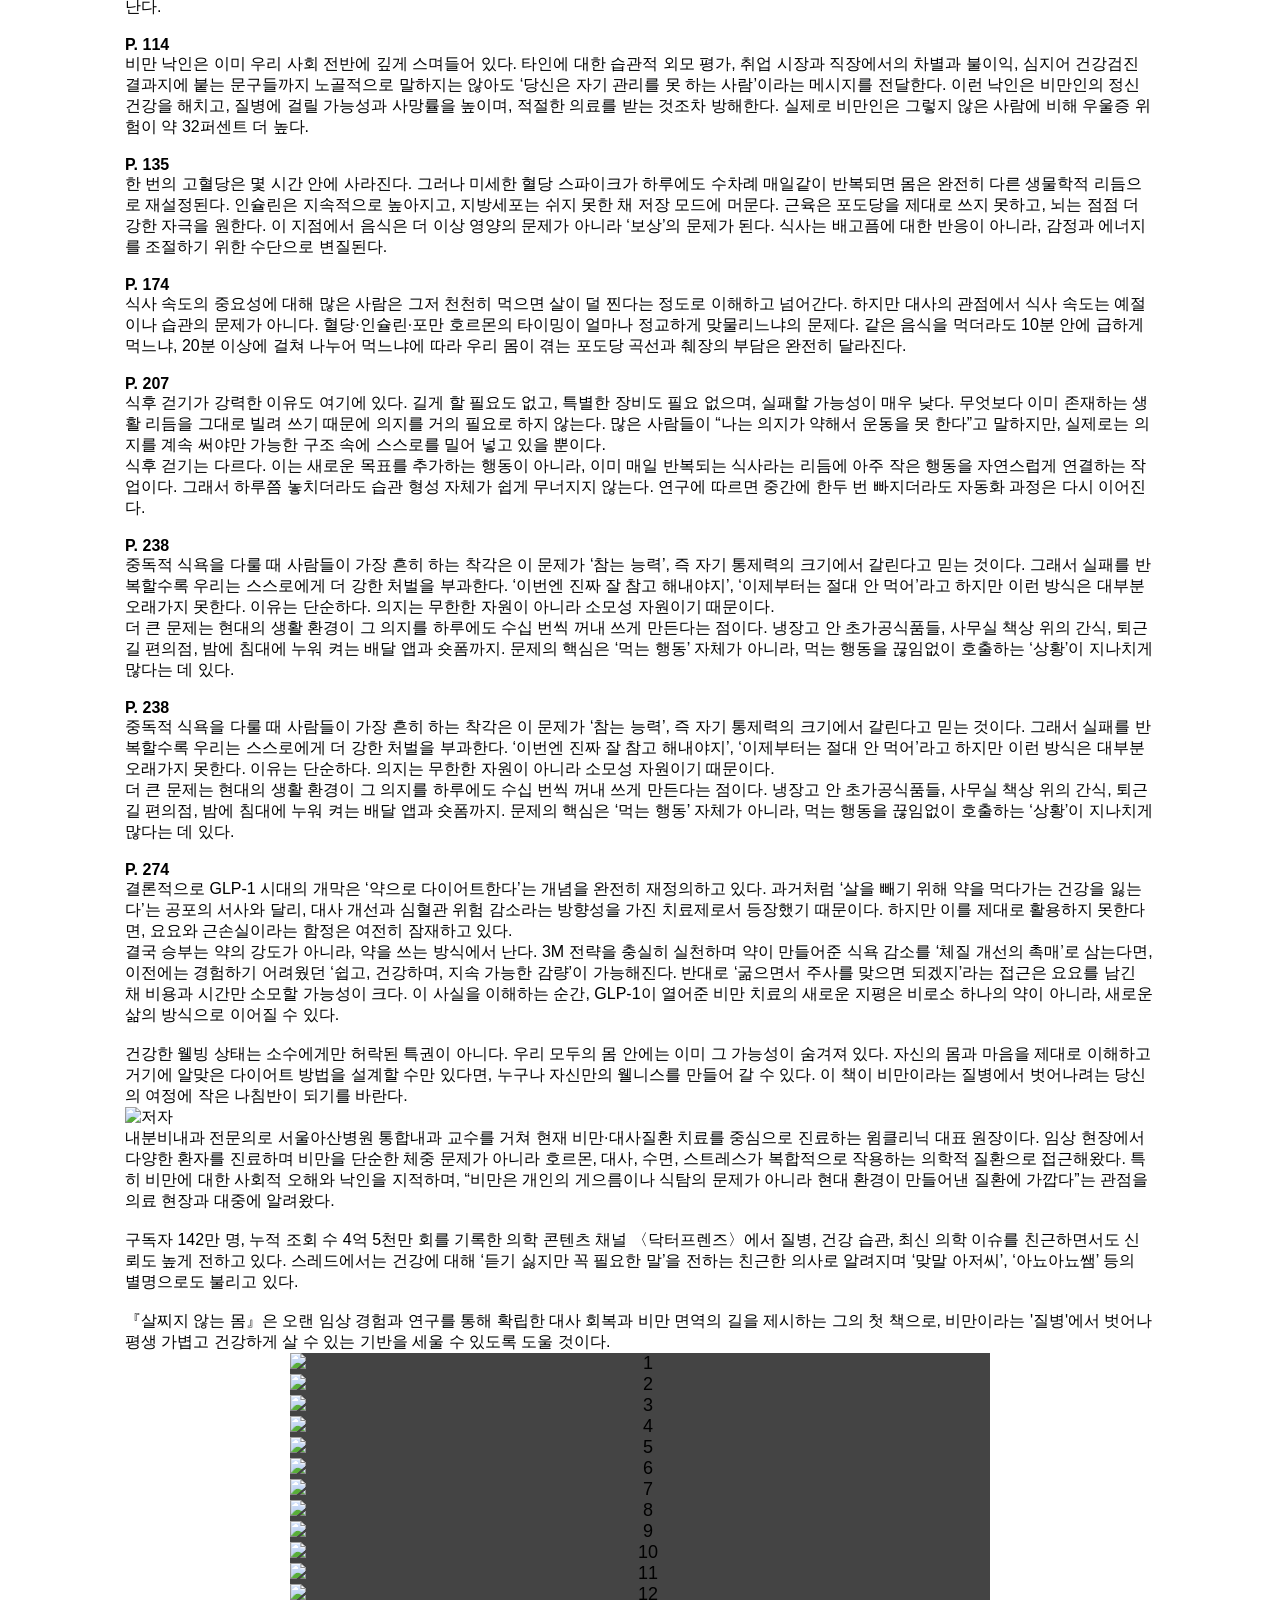
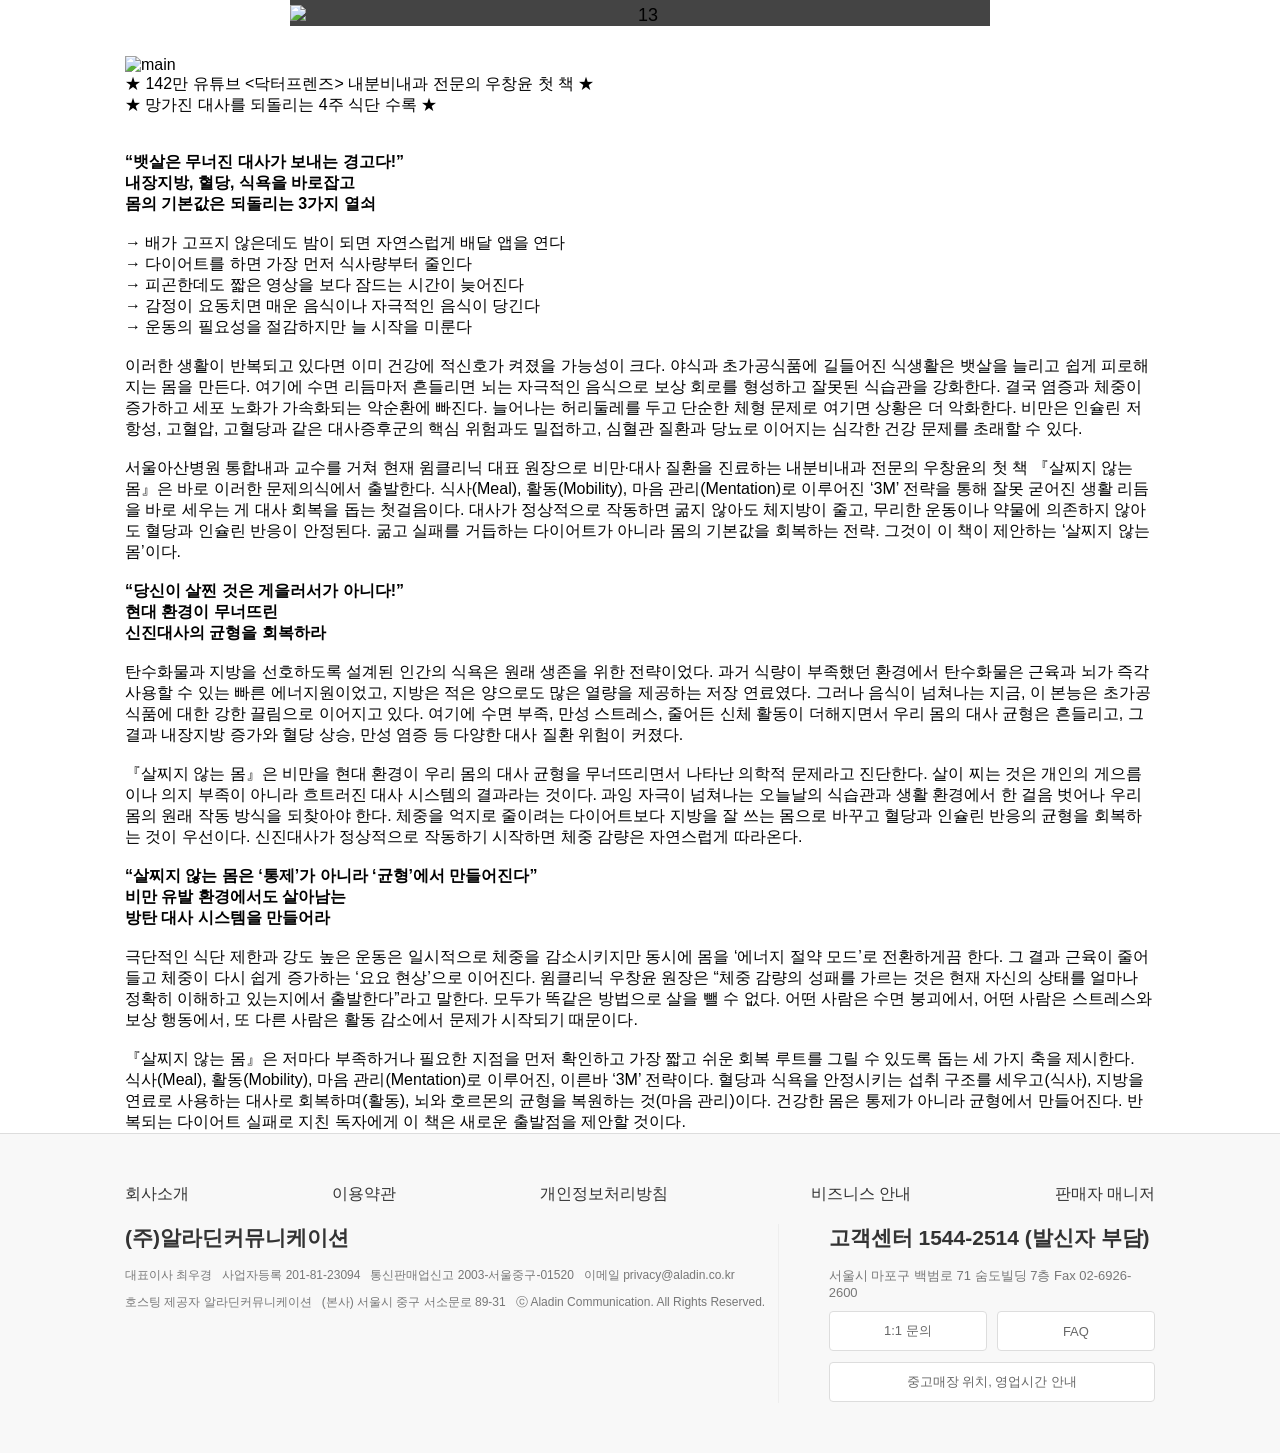
==== commit d99e5a35: "260327" ====
--- a/sub_1.html
+++ b/sub_1.html
@@ -11,6 +11,9 @@
     <link rel="stylesheet" href="./css/reset.css">
     <link rel="stylesheet" href="./css/common.css">
     <link rel="stylesheet" href="./css/sub_1.css">
+    <link rel="stylesheet" href="https://cdn.jsdelivr.net/npm/swiper@12/swiper-bundle.min.css" />
+
+
 </head>
 
 <body>
@@ -107,13 +110,15 @@
                 <div class="book-container">
                     <div class="book-inner">
                         <div class="book-front">
-                            <img id="book_thumbnail" src="https://image.aladin.co.kr/product/38758/47/cover500/8901299534_2.jpg" alt="책 표지">
+                            <img id="book_thumbnail"
+                                src="https://image.aladin.co.kr/product/38758/47/cover500/8901299534_2.jpg" alt="책 표지">
                         </div>
                         <div class="book-side">
                             <img src="https://image.aladin.co.kr/product/38758/47/spineflip/S372135756_d.jpg" alt="책등">
                         </div>
                         <div class="book-back">
-                            <img src="https://image.aladin.co.kr/product/38758/47/letslook/S372135756_b.jpg" alt="책 뒷표지">
+                            <img src="https://image.aladin.co.kr/product/38758/47/letslook/S372135756_b.jpg"
+                                alt="책 뒷표지">
                         </div>
                     </div>
                 </div>
@@ -141,12 +146,76 @@
             <div id="introduce"></div>
             <div id="contents"></div>
             <div id="in_books"></div>
-            <div id="author_info"></div>
-            <div id="publisher_info"></div>
-            <div id="card_review"></div>
-        </div>
-        <div id="main"></div>
-        <div id="review"></div>
+            <div id="author_info">
+                <img src="https://image.aladin.co.kr/author/photo/7864781/7864781_1.jpg" alt="저자">
+                <p>
+                    내분비내과 전문의로 서울아산병원 통합내과 교수를 거쳐 현재 비만·대사질환 치료를 중심으로 진료하는 윔클리닉 대표 원장이다. 임상 현장에서 다양한 환자를 진료하며 비만을 단순한 체중
+                    문제가 아니라 호르몬, 대사, 수면, 스트레스가 복합적으로 작용하는 의학적 질환으로 접근해왔다. 특히 비만에 대한 사회적 오해와 낙인을 지적하며, “비만은 개인의 게으름이나 식탐의
+                    문제가 아니라 현대 환경이 만들어낸 질환에 가깝다”는 관점을 의료 현장과 대중에 알려왔다. <br><br>
+
+                    구독자 142만 명, 누적 조회 수 4억 5천만 회를 기록한 의학 콘텐츠 채널 〈닥터프렌즈〉에서 질병, 건강 습관, 최신 의학 이슈를 친근하면서도 신뢰도 높게 전하고 있다.
+                    스레드에서는 건강에 대해 ‘듣기 싫지만 꼭 필요한 말’을 전하는 친근한 의사로 알려지며 ‘맞말 아저씨’, ‘아뇨아뇨쌤’ 등의 별명으로도 불리고 있다. <br><br>
+
+                    『살찌지 않는 몸』은 오랜 임상 경험과 연구를 통해 확립한 대사 회복과 비만 면역의 길을 제시하는 그의 첫 책으로, 비만이라는 '질병'에서 벗어나 평생 가볍고 건강하게 살 수 있는
+                    기반을 세울 수 있도록 도울 것이다.
+                </p>
+            </div>
+            <div id="card_review">
+                <div class="swiper mySwiper">
+                    <div class="swiper-wrapper">
+                        <div class="swiper-slide">
+                            <img src="https://image.aladin.co.kr/product/38758/47/cardview/8901299534_t1.jpg" alt="1">
+                        </div>
+                        <div class="swiper-slide">
+                            <img src="https://image.aladin.co.kr/product/38758/47/cardview/8901299534_t2.jpg" alt="2">
+                        </div>
+                        <div class="swiper-slide">
+                            <img src="https://image.aladin.co.kr/product/38758/47/cardview/8901299534_t3.jpg" alt="3">
+                        </div>
+                        <div class="swiper-slide">
+                            <img src="https://image.aladin.co.kr/product/38758/47/cardview/8901299534_t4.jpg" alt="4">
+                        </div>
+                        <div class="swiper-slide">
+                            <img src="https://image.aladin.co.kr/product/38758/47/cardview/8901299534_t5.jpg" alt="5">
+                        </div>
+                        <div class="swiper-slide">
+                            <img src="https://image.aladin.co.kr/product/38758/47/cardview/8901299534_t6.jpg" alt="6">
+                        </div>
+                        <div class="swiper-slide">
+                            <img src="https://image.aladin.co.kr/product/38758/47/cardview/8901299534_t7.jpg" alt="7">
+                        </div>
+                        <div class="swiper-slide">
+                            <img src="https://image.aladin.co.kr/product/38758/47/cardview/8901299534_t8.jpg" alt="8">
+                        </div>
+                        <div class="swiper-slide">
+                            <img src="https://image.aladin.co.kr/product/38758/47/cardview/8901299534_t9.jpg" alt="9">
+                        </div>
+                        <div class="swiper-slide">
+                            <img src="https://image.aladin.co.kr/product/38758/47/cardview/8901299534_t10.jpg" alt="10">
+                        </div>
+                        <div class="swiper-slide">
+                            <img src="https://image.aladin.co.kr/product/38758/47/cardview/8901299534_t11.jpg" alt="11">
+                        </div>
+                        <div class="swiper-slide">
+                            <img src="https://image.aladin.co.kr/product/38758/47/cardview/8901299534_t12.jpg" alt="12">
+                        </div>
+                        <div class="swiper-slide">
+                            <img src="https://image.aladin.co.kr/product/38758/47/cardview/8901299534_t13.jpg" alt="13">
+                        </div>
+                    </div>
+                    <div class="swiper-button-next"></div>
+                    <div class="swiper-button-prev"></div>
+                    <div class="swiper-pagination"></div>
+                </div>
+            </div>
+        </div>
+        <div class="container">
+            <div id="main">
+                <img src="https://image.aladin.co.kr/img/img_content/8901299534_02.jpg" alt="main">
+            </div>
+            <div id="main_info"></div>
+            <div id="review"></div>
+        </div>
     </main>
 
 
@@ -189,9 +258,10 @@
         </div>
     </footer>
 
-
+    <script src="https://cdn.jsdelivr.net/npm/swiper@12/swiper-bundle.min.js"></script>
     <script src="./js/sub_1.js"></script>
 
+
 </body>
 
 
--- a/css/common.css
+++ b/css/common.css
@@ -3,7 +3,7 @@
 .container {
     width: 1030px;
     margin: 0 auto;
-    overflow: visible;
+    overflow: hidden;
 }
 
 
--- a/css/sub_1.css
+++ b/css/sub_1.css
@@ -1,36 +1,44 @@
 @charset "utf-8";
 
+/* 가격정보 */
 
 .price-container {
     display: flex;
     align-items: center;
-    gap: 10px; /* 숫자 사이 간격 */
+    gap: 10px;
+    /* 숫자 사이 간격 */
     margin-top: 20px;
 }
 
 .original-price {
-    text-decoration: line-through; /* 취소선 */
+    text-decoration: line-through;
+    /* 취소선 */
     color: #999;
 }
 
 .sale-price {
     font-size: 24px;
     font-weight: regular;
-    color: #ff448b; /* 강조 빨간색 */
+    color: #ff448b;
+    /* 강조 빨간색 */
 }
 
 
-
-
+/* --------------------------------------------------------------------------- */
+/* 책 커버 */
 
 :root {
-    --book-thickness: 40px; /* 옆면(책등)의 너비 */
-    --book-width: 250px;    /* 앞표지의 너비 */
-    --book-height: 350px;   /* 책의 높이 */
+    --book-thickness: 40px;
+    /* 옆면(책등)의 너비 */
+    --book-width: 250px;
+    /* 앞표지의 너비 */
+    --book-height: 350px;
+    /* 책의 높이 */
 }
 
 .book-container {
-    perspective: 1500px; /* 입체감을 위한 필수 속성 */
+    perspective: 1500px;
+    /* 입체감을 위한 필수 속성 */
     width: var(--book-width);
     height: var(--book-height);
     margin: 50px auto;
@@ -42,9 +50,9 @@
     height: 100%;
     transform-style: preserve-3d;
     transition: transform 0.6s cubic-bezier(0.2, 0.8, 0.2, 1);
-    
+
     /* [수정] 회전축을 왼쪽 끝(책등)으로 고정 */
-    transform-origin: left center; 
+    transform-origin: center right;
 }
 
 /* 1. 앞표지: 중심 (Z축 0점 고정) */
@@ -52,9 +60,10 @@
     position: absolute;
     width: 100%;
     height: 100%;
-    background-color: #ddd; /* 확인용 색상 */
     z-index: 2;
-    transform: translateZ(0); /* 기준점 */
+    transform: translateZ(0);
+    /* 기준점 */
+    backface-visibility: hidden;
 }
 
 /* 2. 옆면 (책등): 앞표지 왼쪽 끝에서 뒤로 90도 꺾임 */
@@ -64,20 +73,102 @@
     height: 100%;
     left: 0;
     top: 0;
-    background-color: #333; /* 책등 색상 */
-    
+
     /* 왼쪽 끝을 축으로 안쪽으로 90도 회전 */
     transform-origin: left;
     transform: rotateY(90deg);
+
 }
 
 .book-side img {
-   transform: scaleX(-1);
+    transform: scaleX(-1);
 
 }
+
+.book-back {
+    position: absolute;
+    width: 100%;
+    height: 100%;
+    z-index: 1;
+    transform: rotateY(180deg) translateZ(calc(var(--book-thickness)*1.5)) translateX(calc(var(--book-thickness)*-6.2));
+    backface-visibility: hidden;
+}
+
 
 /* [핵심] 3. 마우스 호버 시: 입체적인 책처럼 45도 회전 */
 .book-container:hover .book-inner {
     /* 양수(+) 방향으로 돌려야 왼쪽 옆면(책등)이 우리 쪽으로 튀어나옵니다 */
-    transform: rotateY(45deg); 
-}+    transform: rotateY(45deg);
+}
+
+/* 2. 클릭 시: 뒷표지가 보이도록 -180도 회전 */
+.book-container.flipped .book-inner {
+    transform: rotateY(180deg);
+}
+
+
+
+
+
+/* -------------------------------------------------------------------------------- */
+
+
+#card_review {
+    width: 700px;
+    margin: 0 auto;
+    overflow: hidden;
+    position: relative;
+}
+
+.swiper {
+    width: 100%;
+    height: 100%;
+}
+
+.swiper-slide {
+    text-align: center;
+    font-size: 18px;
+    background: #444;
+    display: flex;
+    justify-content: center;
+    align-items: center;
+}
+
+.swiper-slide img {
+    display: block;
+    width: 100%;
+    height: 100%;
+    object-fit: cover;
+}
+
+/* 1. 화살표 버튼 자체의 크기 (클릭 영역) 조절 */
+.swiper-button-next,
+.swiper-button-prev {
+    width: 30px !important;
+    height: 30px !important;
+    border-radius: 50%;
+    margin-top: -15px !important;
+    
+    opacity: 0;
+    visibility: hidden;
+    transition: all 0.3s ease;
+}
+
+.swiper-button-next::after,
+.swiper-button-prev::after {
+    font-size: 14px !important;
+    font-weight: bold !important;
+    color: #fff !important;
+}
+
+#card_review:hover .swiper-button-next,
+#card_review:hover .swiper-button-prev {
+    opacity: 1;
+    visibility: visible;
+}
+
+.swiper-button-next { right: 15px !important; }
+.swiper-button-prev { left: 15px !important; }
+
+
+/* ------------------------------------------------------------------ */
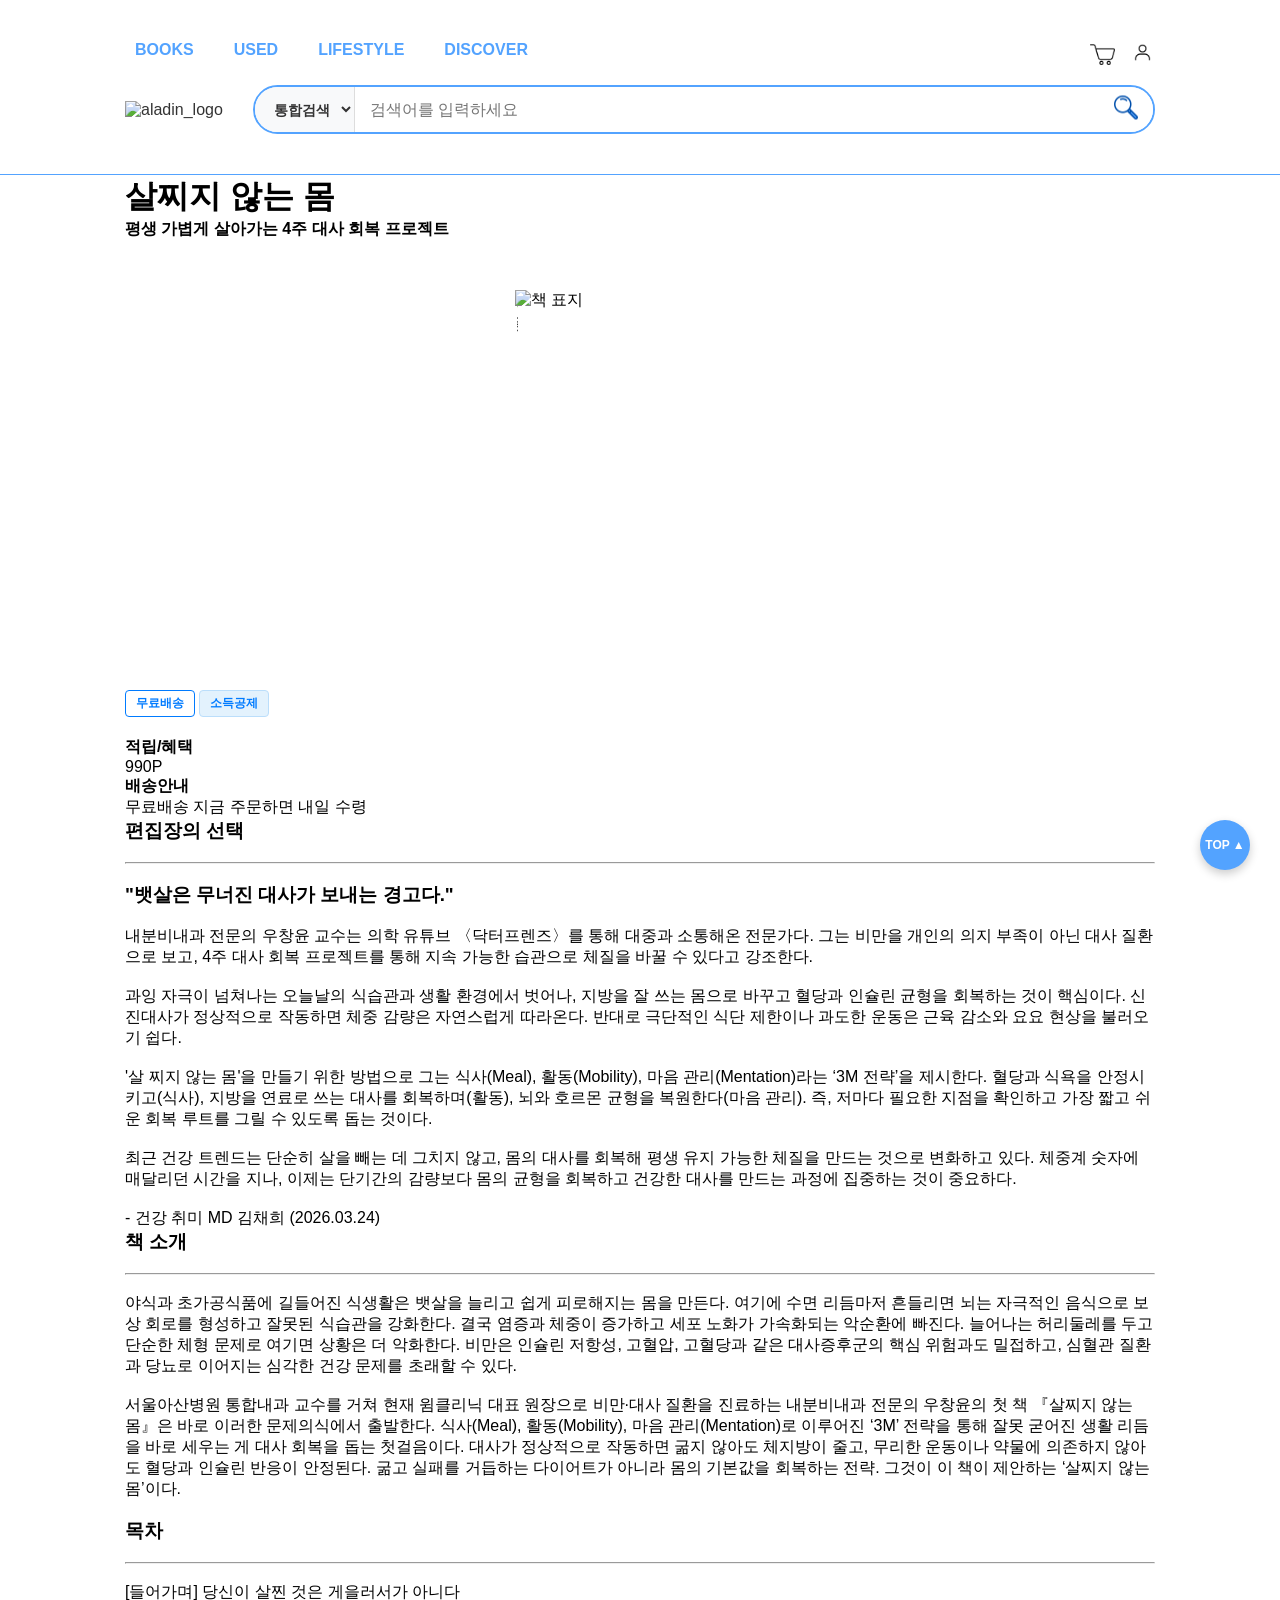
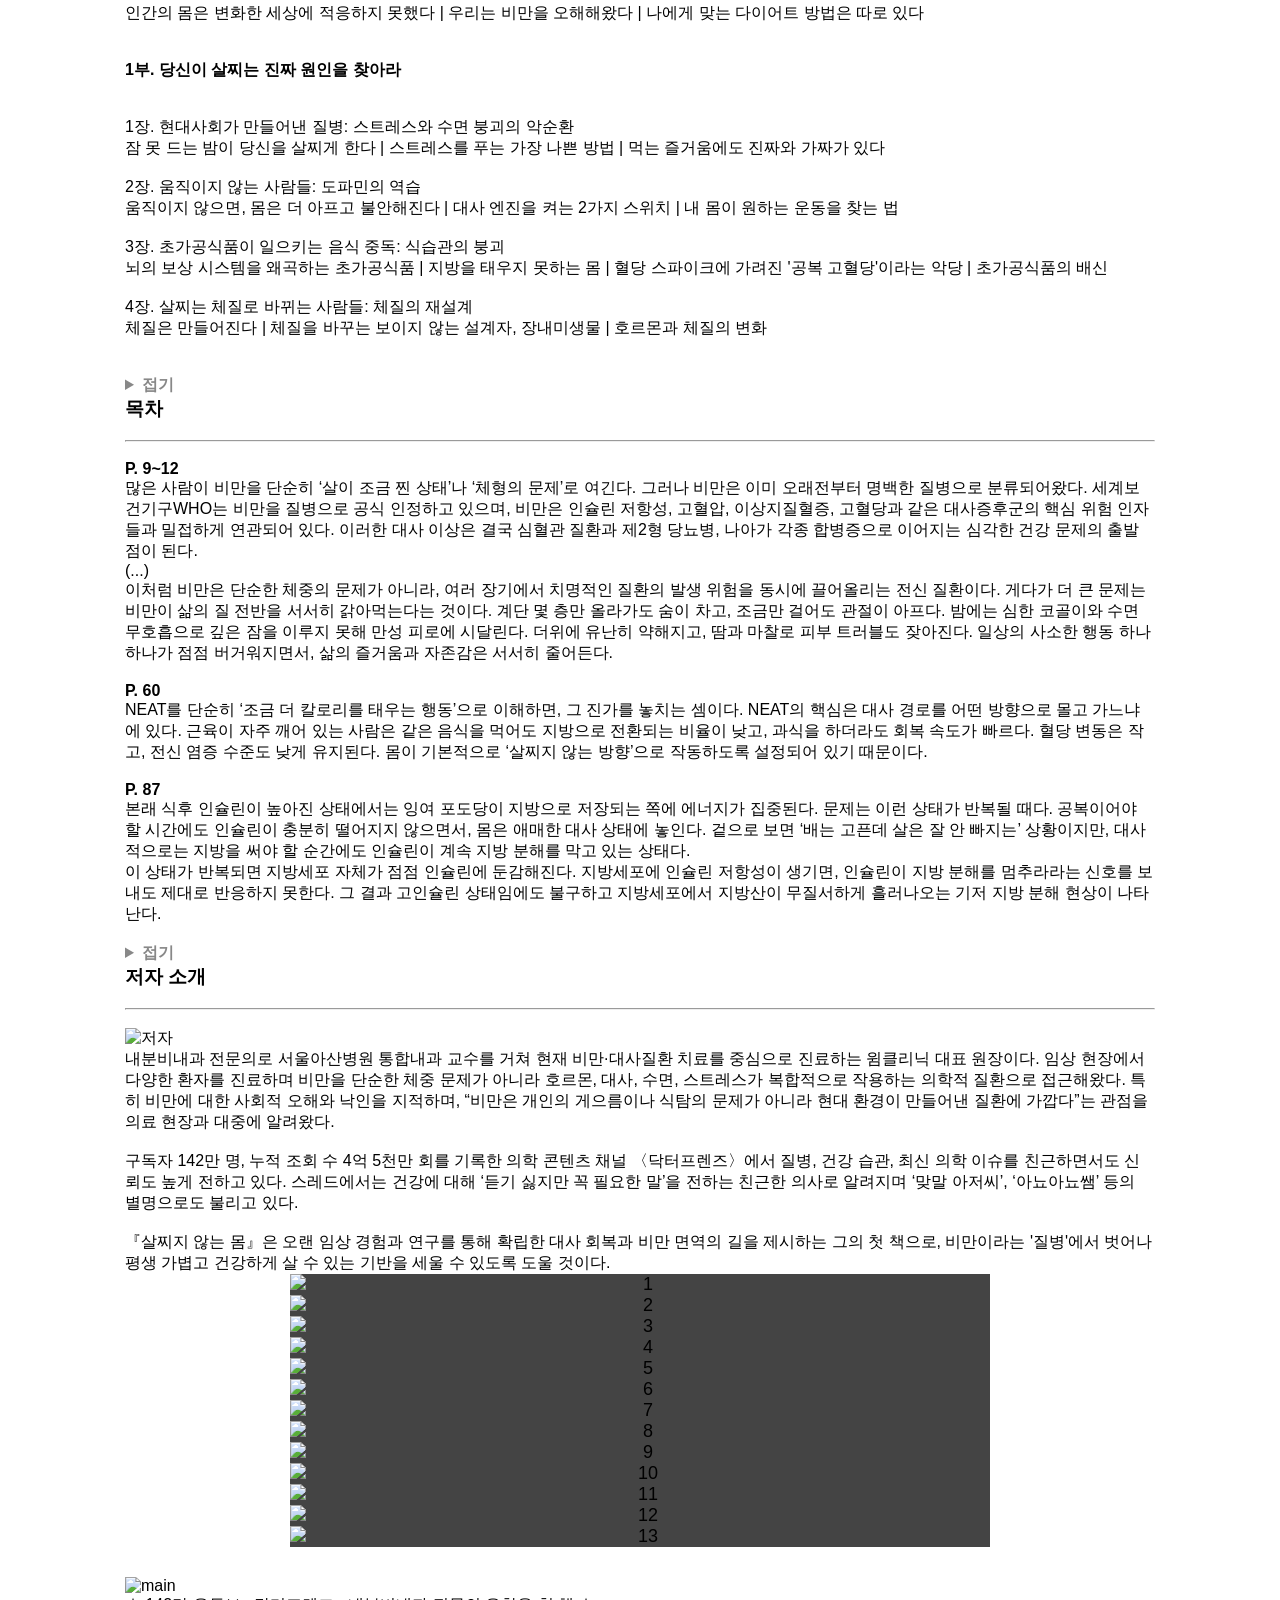
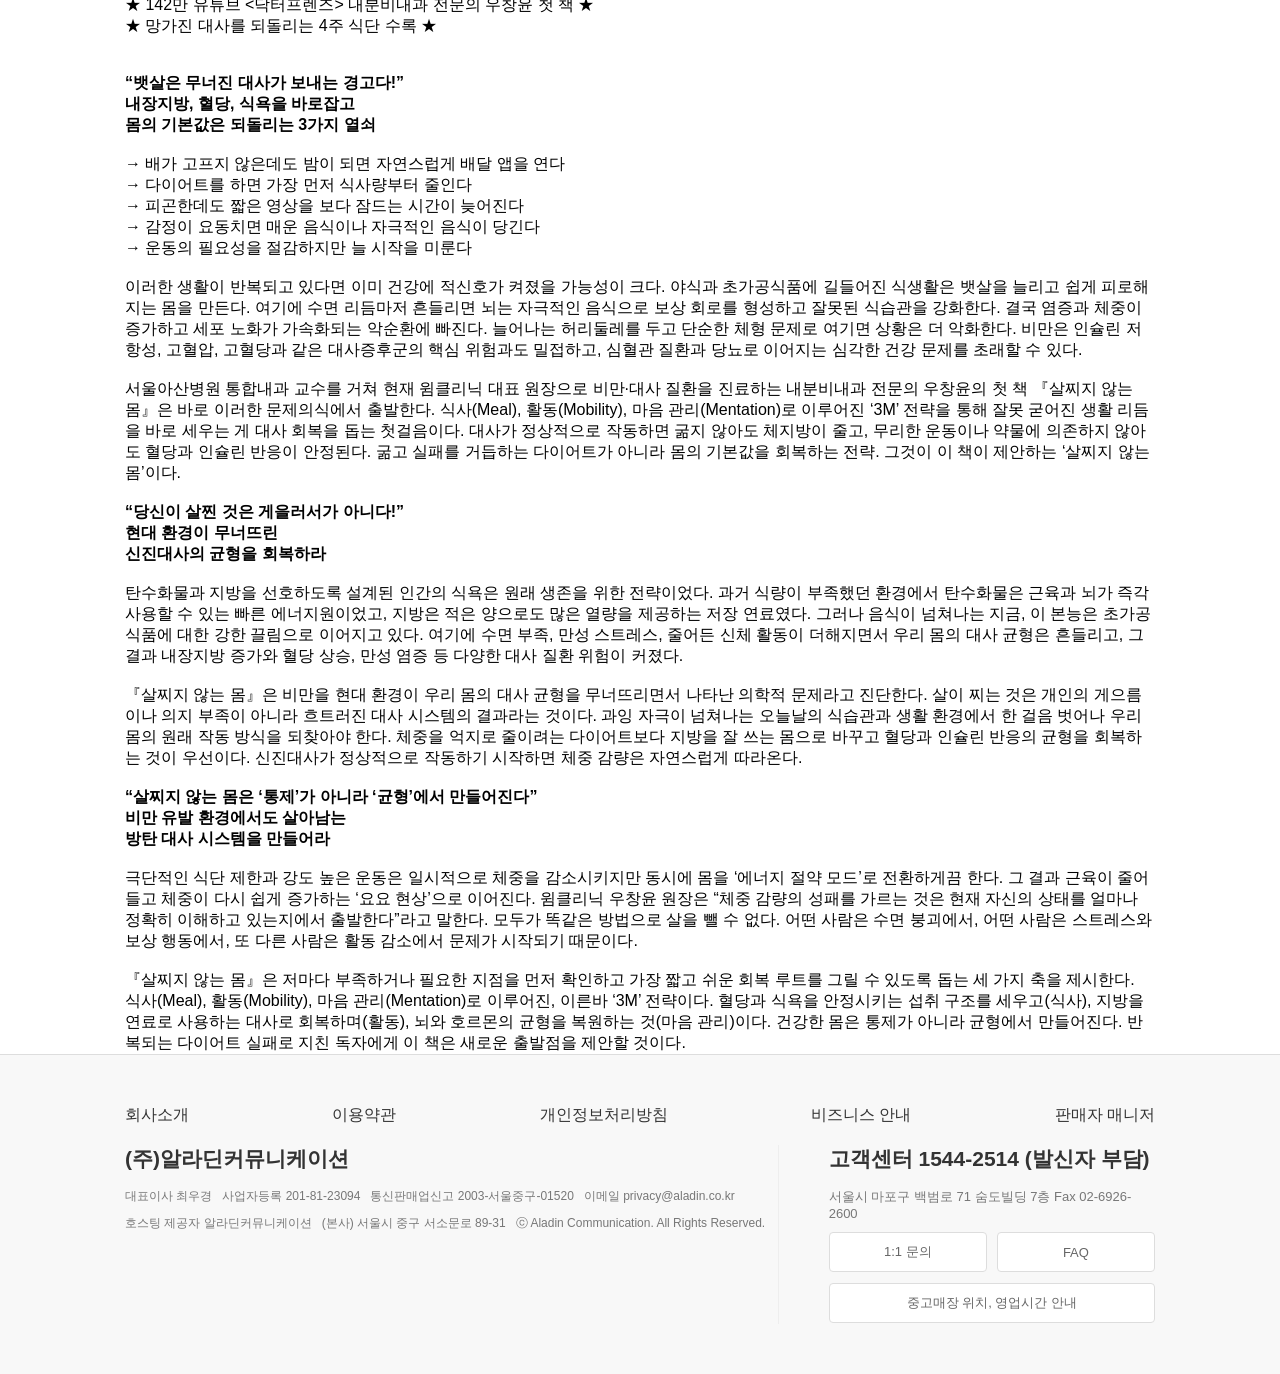
==== commit 9430c803: "260330" ====
--- a/sub_1.html
+++ b/sub_1.html
@@ -147,6 +147,10 @@
             <div id="contents"></div>
             <div id="in_books"></div>
             <div id="author_info">
+                <h3>저자 소개</h3>
+                <br>
+                <hr>
+                <br>
                 <img src="https://image.aladin.co.kr/author/photo/7864781/7864781_1.jpg" alt="저자">
                 <p>
                     내분비내과 전문의로 서울아산병원 통합내과 교수를 거쳐 현재 비만·대사질환 치료를 중심으로 진료하는 윔클리닉 대표 원장이다. 임상 현장에서 다양한 환자를 진료하며 비만을 단순한 체중
--- a/css/sub_1.css
+++ b/css/sub_1.css
@@ -23,6 +23,31 @@
     /* 강조 빨간색 */
 }
 
+.tag {   
+    gap: 10px;           
+    margin: 10px 0;     
+}
+
+.tag div {
+    display: inline-block;
+    padding: 4px 10px;  
+    font-size: 12px;    
+    font-weight: bold;  
+    border-radius: 4px; 
+}
+
+.tag div {
+    background-color: transparent;
+    color: #007bff;                
+    border: 1px solid #007bff;
+}
+
+/* 스타일 2: 특정 태그만 강조하고 싶을 때 (선택사항) */
+.tag div:nth-child(2) {
+    background-color: #e3f2fd;
+    color: #007bff;
+    border: 1px solid #bbdefb;
+}
 
 /* --------------------------------------------------------------------------- */
 /* 책 커버 */
@@ -171,4 +196,5 @@
 .swiper-button-prev { left: 15px !important; }
 
 
-/* ------------------------------------------------------------------ */+/* ------------------------------------------------------------------ */
+
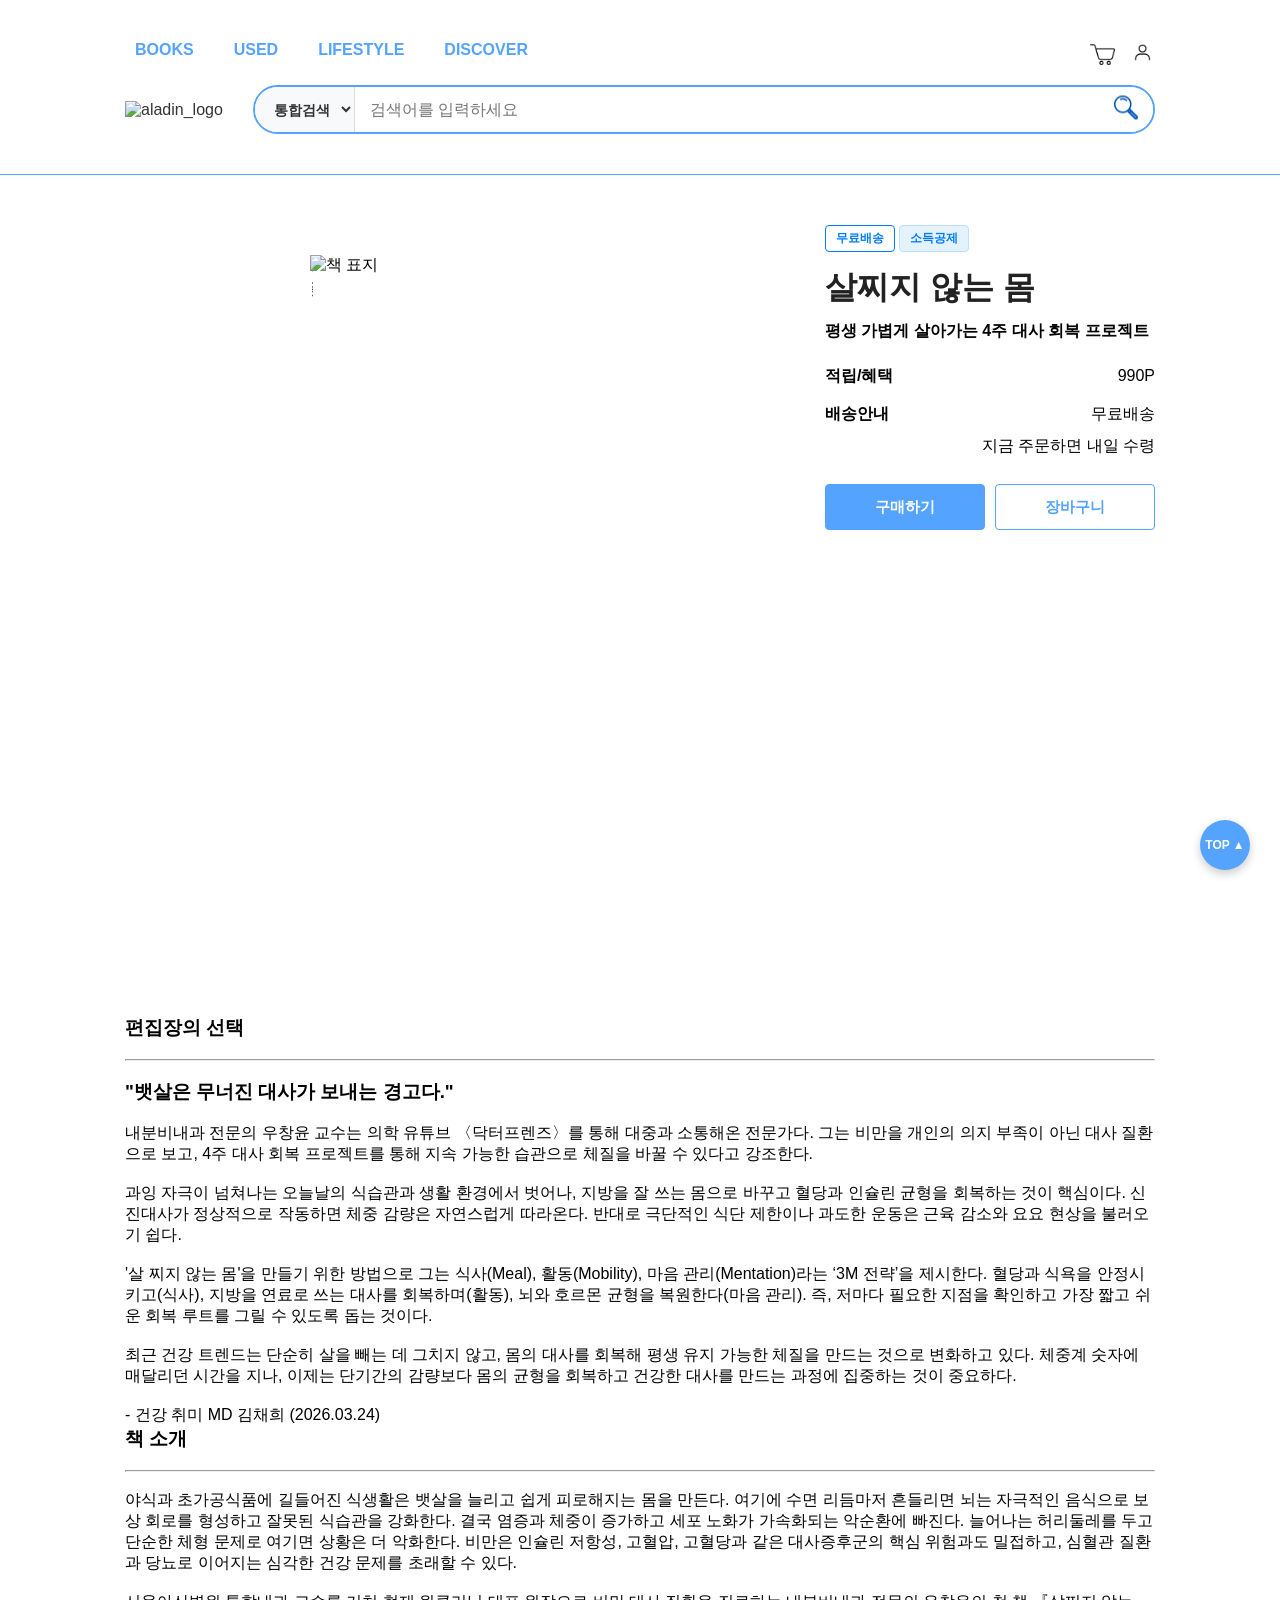
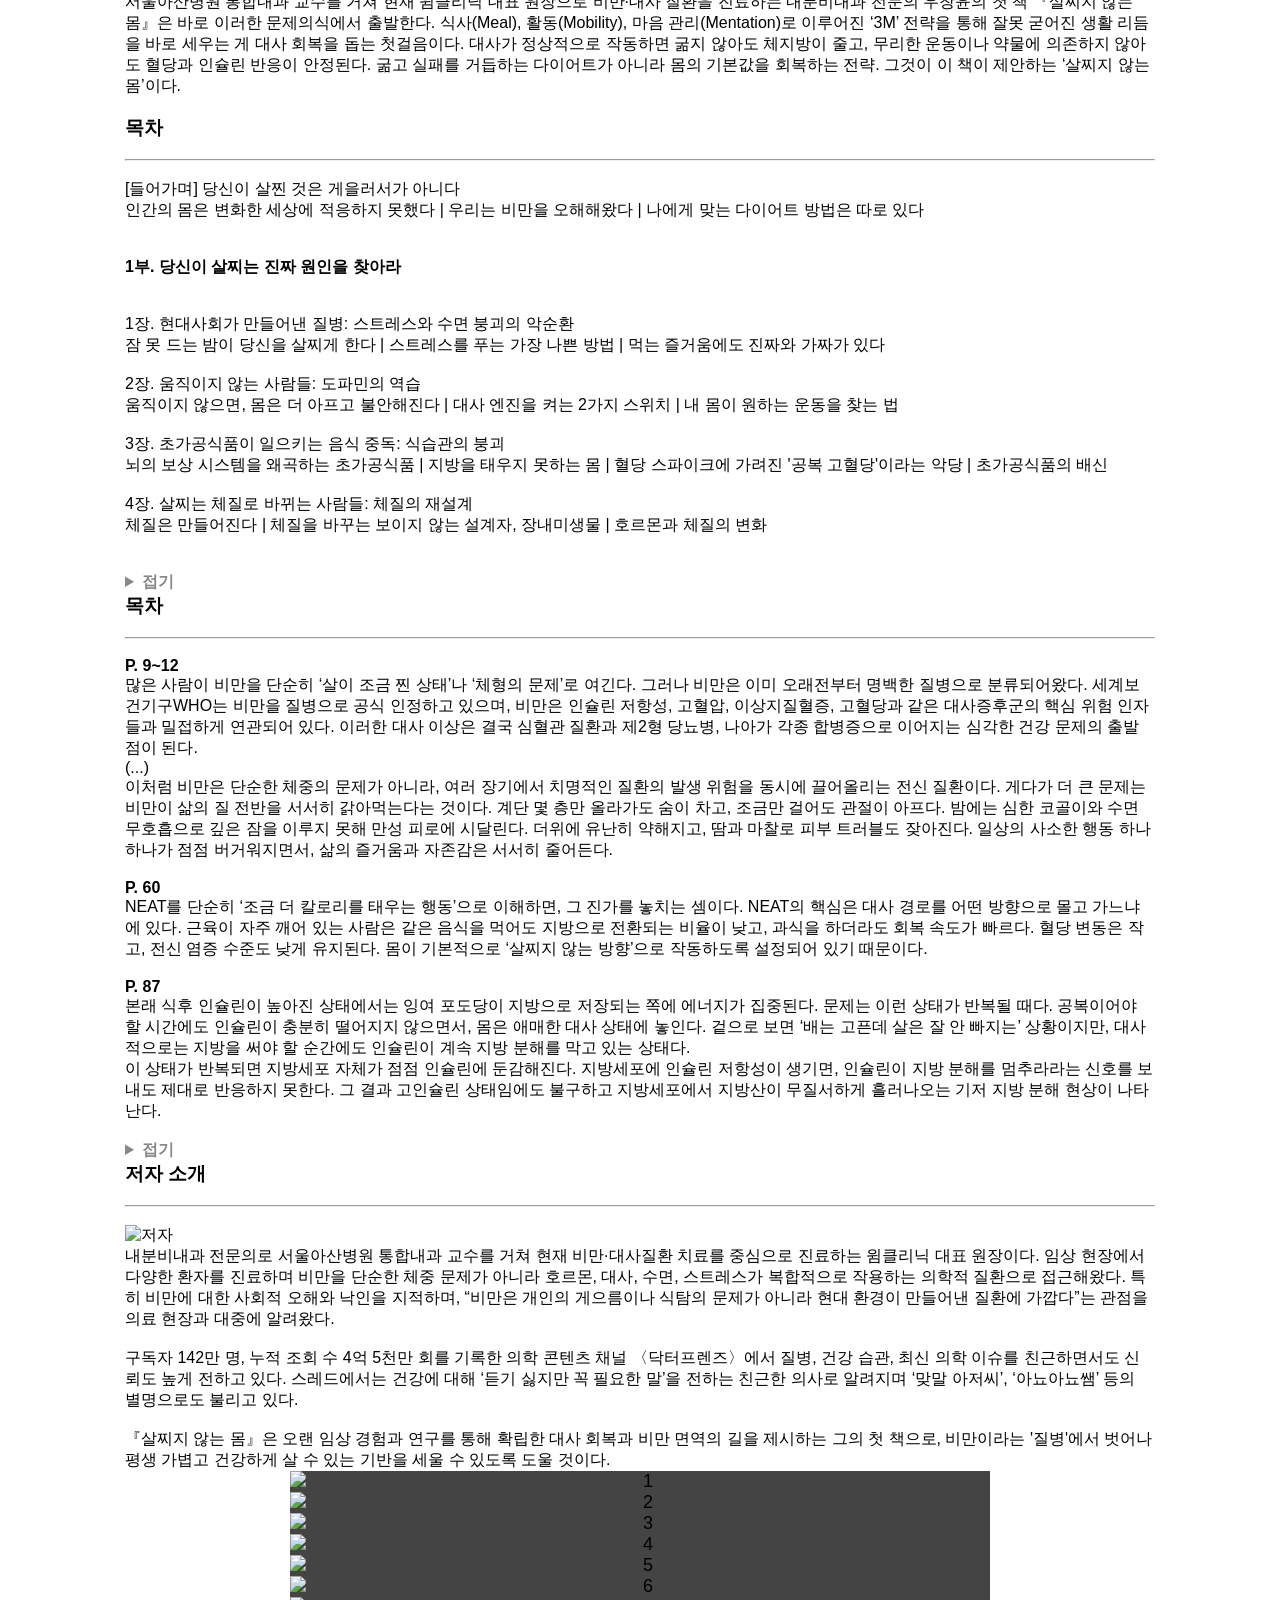
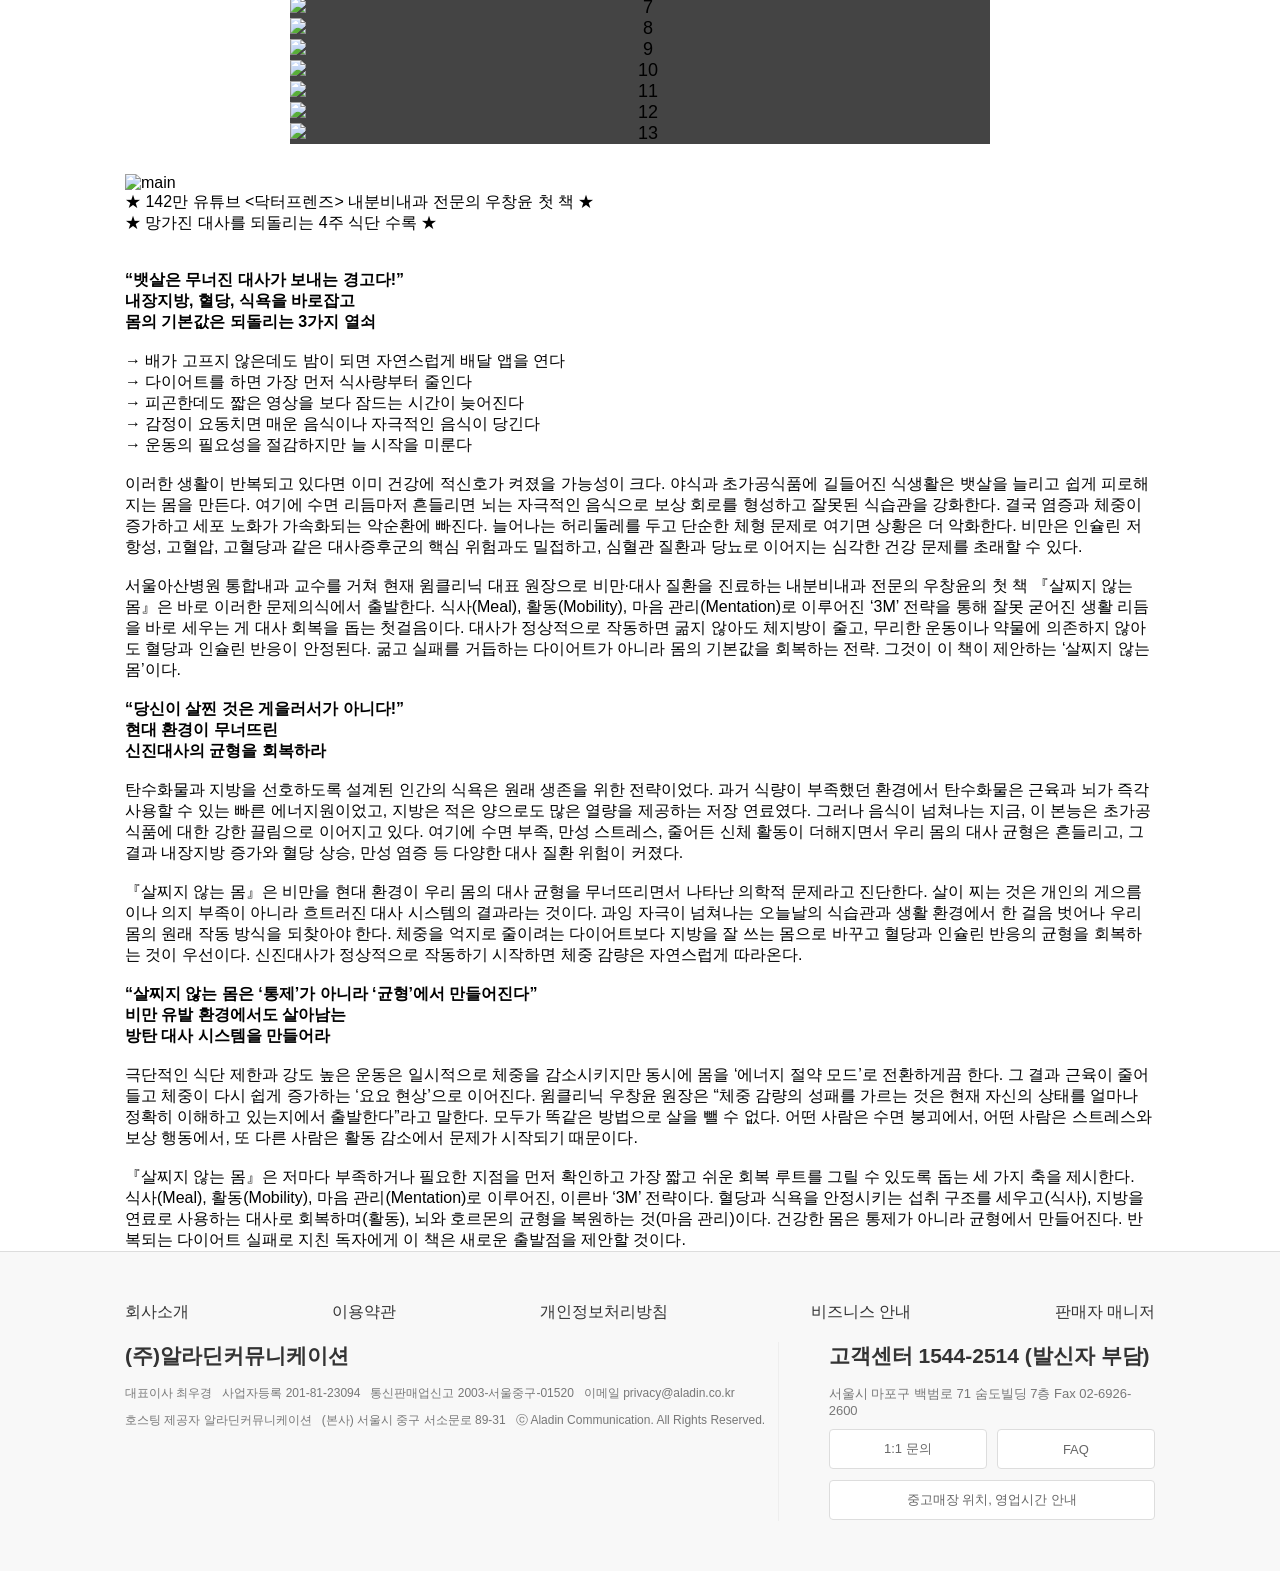
==== commit 9b45601e: "end" ====
--- a/sub_1.html
+++ b/sub_1.html
@@ -95,50 +95,61 @@
 
 
     <main>
-        <div class="container">
-            <div id="main_title">
-                <h1>살찌지 않는 몸</h1>
-            </div>
-            <div id="sub_title">
-                <h4>평생 가볍게 살아가는 4주 대사 회복 프로젝트</h4>
-            </div>
-            <div id="authors"></div>
-            <div id="datetime"></div>
-        </div>
-        <div class="container">
-            <div id="thumnail">
-                <div class="book-container">
-                    <div class="book-inner">
-                        <div class="book-front">
-                            <img id="book_thumbnail"
-                                src="https://image.aladin.co.kr/product/38758/47/cover500/8901299534_2.jpg" alt="책 표지">
-                        </div>
-                        <div class="book-side">
-                            <img src="https://image.aladin.co.kr/product/38758/47/spineflip/S372135756_d.jpg" alt="책등">
-                        </div>
-                        <div class="book-back">
-                            <img src="https://image.aladin.co.kr/product/38758/47/letslook/S372135756_b.jpg"
-                                alt="책 뒷표지">
+        <div class="container product-detail">
+            <div class="cover-area">
+                <div id="thumnail">
+                    <div class="book-container">
+                        <div class="book-inner">
+                            <div class="book-front">
+                                <img id="book_thumbnail"
+                                    src="https://image.aladin.co.kr/product/38758/47/cover500/8901299534_2.jpg"
+                                    alt="책 표지">
+                            </div>
+                            <div class="book-side">
+                                <img src="https://image.aladin.co.kr/product/38758/47/spineflip/S372135756_d.jpg"
+                                    alt="책등">
+                            </div>
+                            <div class="book-back">
+                                <img src="https://image.aladin.co.kr/product/38758/47/letslook/S372135756_b.jpg"
+                                    alt="책 뒷표지">
+                            </div>
                         </div>
                     </div>
                 </div>
             </div>
-            <div class="tag">
-                <div>무료배송</div>
-                <div>소득공제</div>
-            </div>
-            <div class="container price-container">
-                <span id="actual_price" class="sale-price"></span>
-                <span id="base_price" class="original-price"></span>
-            </div>
-            <div id="mileage">
-                <h4>적립/혜택</h4>
-                <span>990P</span>
-            </div>
-            <div id="shipping_info">
-                <h4>배송안내</h4>
-                <span>무료배송</span>
-                <span>지금 주문하면 내일 수령</span>
+
+            <div class="info-area">
+                <div class="tag">
+                    <div>무료배송</div>
+                    <div>소득공제</div>
+                </div>
+                <div id="main_title">
+                    <h1>살찌지 않는 몸</h1>
+                </div>
+                <div id="sub_title">
+                    <h4>평생 가볍게 살아가는 4주 대사 회복 프로젝트</h4>
+                </div>
+                <div id="authors"></div>
+                <div id="datetime"></div>
+                <div class="price-container">
+                    <span id="actual_price" class="sale-price"></span>
+                    <span id="base_price" class="original-price"></span>
+                </div>
+                <div id="mileage">
+                    <h4>적립/혜택</h4>
+                    <span>990P</span>
+                </div>
+                <div id="shipping_info">
+                    <h4>배송안내</h4>
+                    <div class="shipping-text">
+                        <span>무료배송</span>
+                        <span>지금 주문하면 내일 수령</span>
+                    </div>
+                </div>
+                <div class="purchase-actions">
+                    <button type="button" class="btn-buy">구매하기</button>
+                    <button type="button" class="btn-cart">장바구니</button>
+                </div>
             </div>
         </div>
         <div class="container">
@@ -272,4 +283,4 @@
 
 
 
-</html>+</html>
--- a/css/sub_1.css
+++ b/css/sub_1.css
@@ -1,4 +1,97 @@
 @charset "utf-8";
+
+.product-detail {
+    width: 1030px;
+    display: grid;
+    grid-template-columns: 620px minmax(0, 1fr);
+    column-gap: 80px;
+    align-items: start;
+    min-height: 600px;
+    padding: 30px 0 100px;
+    overflow: visible;
+}
+
+.cover-area {
+    position: relative;
+    z-index: 1;
+    width: 620px;
+    min-height: 560px;
+    overflow: visible;
+}
+
+#thumnail {
+    position: relative;
+    width: 620px;
+    min-height: 560px;
+    overflow: visible;
+}
+
+.info-area {
+    position: relative;
+    z-index: 2;
+    min-width: 0;
+    padding-top: 20px;
+    background-color: #fff;
+}
+
+.info-area .tag {
+    margin: 0 0 14px;
+}
+
+#main_title h1 {
+    font-size: 32px;
+    line-height: 1.35;
+    color: #222;
+}
+
+#sub_title {
+    margin-top: 12px;
+}
+
+#authors,
+#datetime {
+    margin-top: 8px;
+    color: #666;
+}
+
+.info-area #mileage {
+    display: flex;
+    align-items: center;
+    justify-content: space-between;
+    gap: 10px;
+    min-height: 28px;
+}
+
+.info-area #mileage h4 {
+    margin: 0;
+}
+
+.info-area #shipping_info {
+    display: flex;
+    align-items: flex-start;
+    justify-content: space-between;
+    gap: 20px;
+    min-height: 28px;
+    margin-top: 10px;
+}
+
+.info-area #shipping_info h4 {
+    margin: 0;
+    line-height: 28px;
+}
+
+.shipping-text {
+    display: flex;
+    flex-direction: column;
+    align-items: flex-end;
+    gap: 4px;
+    text-align: right;
+}
+
+.info-area #mileage span,
+.shipping-text span {
+    line-height: 28px;
+}
 
 /* 가격정보 */
 
@@ -198,3 +291,46 @@
 
 /* ------------------------------------------------------------------ */
 
+.product-detail + .container {
+    clear: both;
+    margin-top: 100px;
+}
+
+.purchase-actions {
+    display: flex;
+    gap: 10px;
+    margin-top: 24px;
+    width: 100%;
+}
+
+.purchase-actions button {
+    flex: 1;
+    height: 46px;
+    padding: 0 16px;
+    border-radius: 4px;
+    font-size: 15px;
+    font-weight: bold;
+    cursor: pointer;
+    transition: background-color 0.2s ease, color 0.2s ease, border-color 0.2s ease;
+}
+
+.btn-buy {
+    border: 1px solid #53a3ff;
+    background-color: #53a3ff;
+    color: #fff;
+}
+
+.btn-buy:hover {
+    background-color: #2f89eb;
+    border-color: #2f89eb;
+}
+
+.btn-cart {
+    border: 1px solid #53a3ff;
+    background-color: #fff;
+    color: #53a3ff;
+}
+
+.btn-cart:hover {
+    background-color: #eef7ff;
+}
